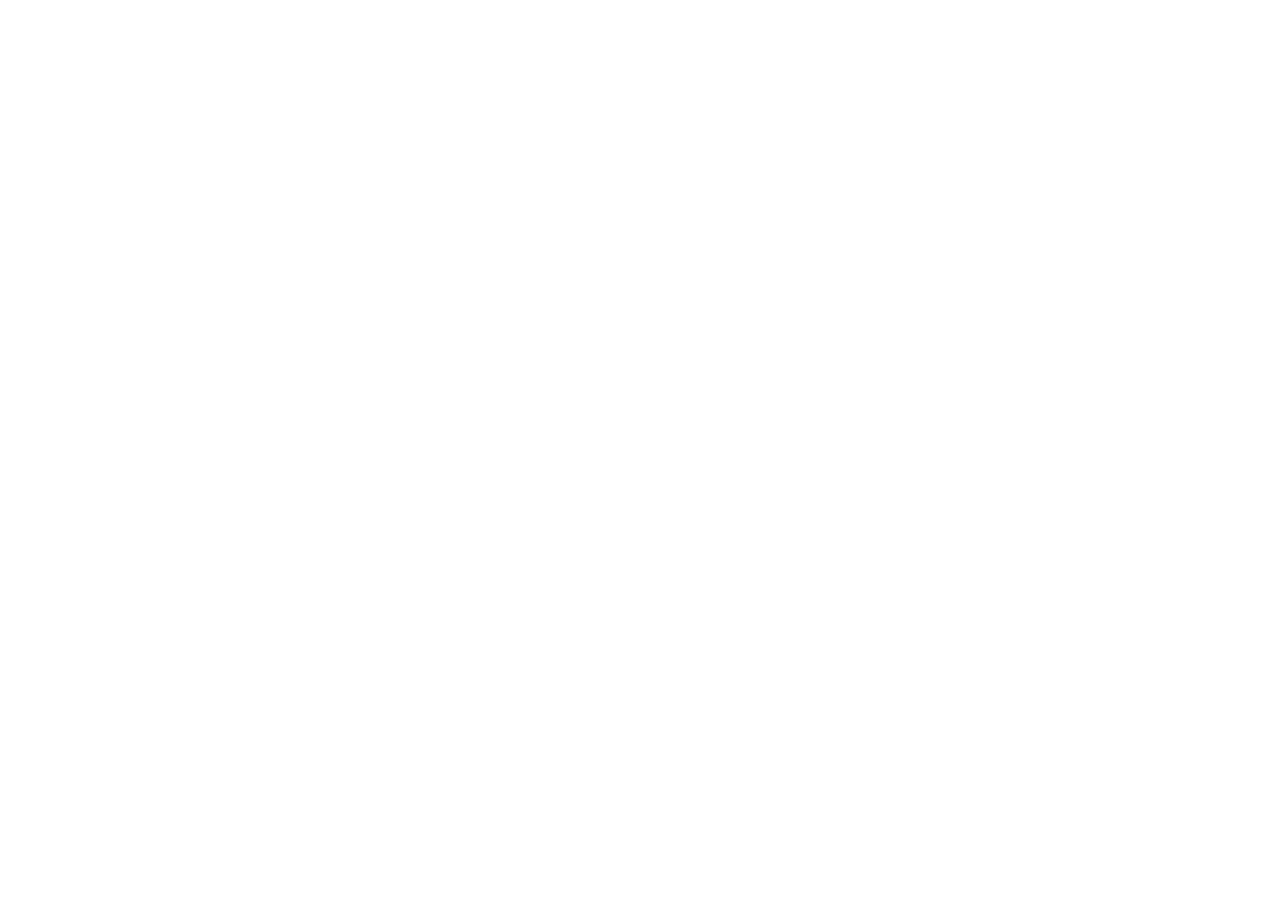
==== index.html @ da45cd67 "项目初始化" ====
<!DOCTYPE html>
<html lang="en">
<head>
    <meta charset="UTF-8">
    <meta name="viewport" content="width=device-width, initial-scale=1.0">
    <title>Document</title>
</head>
<body>
    
</body>
</html>
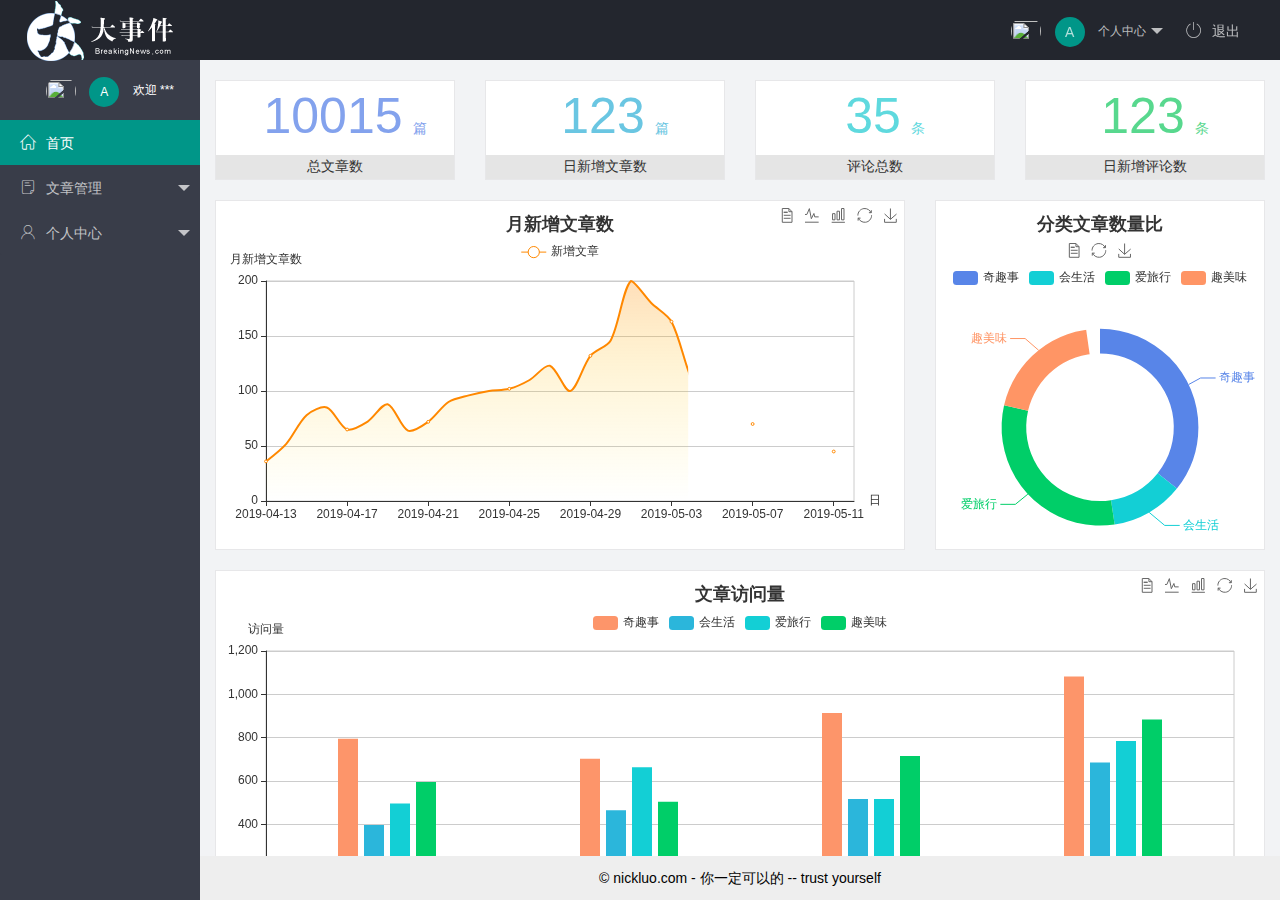
==== commit c2854581: "完成主页功能及退出功能" ====
--- a/index.html
+++ b/index.html
@@ -1,11 +1,83 @@
 <!DOCTYPE html>
-<html lang="en">
+<html>
 <head>
-    <meta charset="UTF-8">
-    <meta name="viewport" content="width=device-width, initial-scale=1.0">
-    <title>Document</title>
+  <meta charset="utf-8">
+  <meta name="viewport" content="width=device-width, initial-scale=1, maximum-scale=1">
+  <title>layout 后台大布局 - Layui</title>
+  <link rel="stylesheet" href="./assets/lib/layui/css/layui.css">
+  <link rel="stylesheet" href="./assets/fonts/iconfont.css">
+  <link rel="stylesheet" href="./assets/css/index.css">
 </head>
-<body>
-    
+<body class="layui-layout-body">
+<div class="layui-layout layui-layout-admin">
+  <div class="layui-header">
+    <div class="layui-logo">
+        <img src="./assets/images/logo.png" alt="">
+    </div>
+    <!-- 头部区域（可配合layui已有的水平导航） -->
+    <ul class="layui-nav layui-layout-right">
+      <li class="layui-nav-item">
+        <a href="javascript:;" class="user_avator">
+          <img src="http://t.cn/RCzsdCq" class="layui-nav-img">
+          <span class="text_avator"> A</span>
+          个人中心
+        </a>
+        <dl class="layui-nav-child">
+          <dd><a href="">基本资料</a></dd>
+          <dd><a href="">更换头像</a></dd>
+          <dd><a href="">重置密码</a></dd>
+        </dl>
+      </li>
+      <li class="layui-nav-item"><a href="javascript:;" id="logout">
+        <span class="iconfont icon-tuichu"></span>退出</a></li>
+    </ul>
+  </div>
+  
+  <div class="layui-side layui-bg-black">
+    <div class="layui-side-scroll">
+        <div class="user_avator">
+            <img src="http://t.cn/RCzsdCq" class="layui-nav-img">
+            <span class="text_avator"> A</span>
+            <span class="welcom">欢迎  ***</span>
+    </div>
+      <!-- 左侧导航区域（可配合layui已有的垂直导航） -->
+      <ul class="layui-nav layui-nav-tree"  lay-shrink="all">
+        <li class="layui-nav-item layui-nav-itemed layui-this"><a href="/home/dashboard.html" target="fm">
+            <span class="iconfont icon-home"></span>首页</a></li>
+        <li class="layui-nav-item">
+          <a class="" href="javascript:;"><span class="iconfont icon-16"></span>文章管理</a>
+          <dl class="layui-nav-child">
+            <dd><a href="javascript:;"><i class="layui-icon layui-icon-face-smile"></i>   文章类别</a></dd>
+            <dd><a href="javascript:;"><i class="layui-icon layui-icon-face-smile"></i>   文章列表</a></dd>
+            <dd><a href="javascript:;"><i class="layui-icon layui-icon-face-smile"></i>   发布文章</a></dd>
+          </dl>
+        </li>
+        <li class="layui-nav-item">
+          <a href="javascript:;"><span class="iconfont icon-user"></span>个人中心</a>
+          <dl class="layui-nav-child">
+            <dd><a href="javascript:;"><i class="layui-icon layui-icon-face-smile"></i>   基本资料</a></dd>
+            <dd><a href="javascript:;"><i class="layui-icon layui-icon-face-smile"></i>   更换头像</a></dd>
+            <dd><a href="javascript:;"><i class="layui-icon layui-icon-face-smile"></i>   重置密码</a></dd>
+          </dl>
+        </li>
+       
+      </ul>
+    </div>
+  </div>
+  
+  <div class="layui-body">
+    <!-- 内容主体区域 -->
+    <iframe src="/home/dashboard.html" frameborder="0" name="fm"></iframe>
+  </div>
+  
+  <div class="layui-footer">
+    <!-- 底部固定区域 -->
+    © nickluo.com - 你一定可以的 -- trust yourself
+  </div>
+</div>
+<script src="./assets/lib/layui/layui.all.js"></script>
+<script src="./assets/lib/jquery.js"></script>
+<script src="./assets/js/baseAPI.js"></script>
+<script src="./assets/js/index.js"></script>
 </body>
 </html>--- a/assets/lib/layui/css/layui.css
+++ b/assets/lib/layui/css/layui.css
@@ -0,0 +1,2 @@
+/** layui-v2.5.5 MIT License By https://www.layui.com */
+ .layui-inline,img{display:inline-block;vertical-align:middle}h1,h2,h3,h4,h5,h6{font-weight:400}.layui-edge,.layui-header,.layui-inline,.layui-main{position:relative}.layui-body,.layui-edge,.layui-elip{overflow:hidden}.layui-btn,.layui-edge,.layui-inline,img{vertical-align:middle}.layui-btn,.layui-disabled,.layui-icon,.layui-unselect{-moz-user-select:none;-webkit-user-select:none;-ms-user-select:none}.layui-elip,.layui-form-checkbox span,.layui-form-pane .layui-form-label{text-overflow:ellipsis;white-space:nowrap}.layui-breadcrumb,.layui-tree-btnGroup{visibility:hidden}blockquote,body,button,dd,div,dl,dt,form,h1,h2,h3,h4,h5,h6,input,li,ol,p,pre,td,textarea,th,ul{margin:0;padding:0;-webkit-tap-highlight-color:rgba(0,0,0,0)}a:active,a:hover{outline:0}img{border:none}li{list-style:none}table{border-collapse:collapse;border-spacing:0}h4,h5,h6{font-size:100%}button,input,optgroup,option,select,textarea{font-family:inherit;font-size:inherit;font-style:inherit;font-weight:inherit;outline:0}pre{white-space:pre-wrap;white-space:-moz-pre-wrap;white-space:-pre-wrap;white-space:-o-pre-wrap;word-wrap:break-word}body{line-height:24px;font:14px Helvetica Neue,Helvetica,PingFang SC,Tahoma,Arial,sans-serif}hr{height:1px;margin:10px 0;border:0;clear:both}a{color:#333;text-decoration:none}a:hover{color:#777}a cite{font-style:normal;*cursor:pointer}.layui-border-box,.layui-border-box *{box-sizing:border-box}.layui-box,.layui-box *{box-sizing:content-box}.layui-clear{clear:both;*zoom:1}.layui-clear:after{content:'\20';clear:both;*zoom:1;display:block;height:0}.layui-inline{*display:inline;*zoom:1}.layui-edge{display:inline-block;width:0;height:0;border-width:6px;border-style:dashed;border-color:transparent}.layui-edge-top{top:-4px;border-bottom-color:#999;border-bottom-style:solid}.layui-edge-right{border-left-color:#999;border-left-style:solid}.layui-edge-bottom{top:2px;border-top-color:#999;border-top-style:solid}.layui-edge-left{border-right-color:#999;border-right-style:solid}.layui-disabled,.layui-disabled:hover{color:#d2d2d2!important;cursor:not-allowed!important}.layui-circle{border-radius:100%}.layui-show{display:block!important}.layui-hide{display:none!important}@font-face{font-family:layui-icon;src:url(../font/iconfont.eot?v=250);src:url(../font/iconfont.eot?v=250#iefix) format('embedded-opentype'),url(../font/iconfont.woff2?v=250) format('woff2'),url(../font/iconfont.woff?v=250) format('woff'),url(../font/iconfont.ttf?v=250) format('truetype'),url(../font/iconfont.svg?v=250#layui-icon) format('svg')}.layui-icon{font-family:layui-icon!important;font-size:16px;font-style:normal;-webkit-font-smoothing:antialiased;-moz-osx-font-smoothing:grayscale}.layui-icon-reply-fill:before{content:"\e611"}.layui-icon-set-fill:before{content:"\e614"}.layui-icon-menu-fill:before{content:"\e60f"}.layui-icon-search:before{content:"\e615"}.layui-icon-share:before{content:"\e641"}.layui-icon-set-sm:before{content:"\e620"}.layui-icon-engine:before{content:"\e628"}.layui-icon-close:before{content:"\1006"}.layui-icon-close-fill:before{content:"\1007"}.layui-icon-chart-screen:before{content:"\e629"}.layui-icon-star:before{content:"\e600"}.layui-icon-circle-dot:before{content:"\e617"}.layui-icon-chat:before{content:"\e606"}.layui-icon-release:before{content:"\e609"}.layui-icon-list:before{content:"\e60a"}.layui-icon-chart:before{content:"\e62c"}.layui-icon-ok-circle:before{content:"\1005"}.layui-icon-layim-theme:before{content:"\e61b"}.layui-icon-table:before{content:"\e62d"}.layui-icon-right:before{content:"\e602"}.layui-icon-left:before{content:"\e603"}.layui-icon-cart-simple:before{content:"\e698"}.layui-icon-face-cry:before{content:"\e69c"}.layui-icon-face-smile:before{content:"\e6af"}.layui-icon-survey:before{content:"\e6b2"}.layui-icon-tree:before{content:"\e62e"}.layui-icon-upload-circle:before{content:"\e62f"}.layui-icon-add-circle:before{content:"\e61f"}.layui-icon-download-circle:before{content:"\e601"}.layui-icon-templeate-1:before{content:"\e630"}.layui-icon-util:before{content:"\e631"}.layui-icon-face-surprised:before{content:"\e664"}.layui-icon-edit:before{content:"\e642"}.layui-icon-speaker:before{content:"\e645"}.layui-icon-down:before{content:"\e61a"}.layui-icon-file:before{content:"\e621"}.layui-icon-layouts:before{content:"\e632"}.layui-icon-rate-half:before{content:"\e6c9"}.layui-icon-add-circle-fine:before{content:"\e608"}.layui-icon-prev-circle:before{content:"\e633"}.layui-icon-read:before{content:"\e705"}.layui-icon-404:before{content:"\e61c"}.layui-icon-carousel:before{content:"\e634"}.layui-icon-help:before{content:"\e607"}.layui-icon-code-circle:before{content:"\e635"}.layui-icon-water:before{content:"\e636"}.layui-icon-username:before{content:"\e66f"}.layui-icon-find-fill:before{content:"\e670"}.layui-icon-about:before{content:"\e60b"}.layui-icon-location:before{content:"\e715"}.layui-icon-up:before{content:"\e619"}.layui-icon-pause:before{content:"\e651"}.layui-icon-date:before{content:"\e637"}.layui-icon-layim-uploadfile:before{content:"\e61d"}.layui-icon-delete:before{content:"\e640"}.layui-icon-play:before{content:"\e652"}.layui-icon-top:before{content:"\e604"}.layui-icon-friends:before{content:"\e612"}.layui-icon-refresh-3:before{content:"\e9aa"}.layui-icon-ok:before{content:"\e605"}.layui-icon-layer:before{content:"\e638"}.layui-icon-face-smile-fine:before{content:"\e60c"}.layui-icon-dollar:before{content:"\e659"}.layui-icon-group:before{content:"\e613"}.layui-icon-layim-download:before{content:"\e61e"}.layui-icon-picture-fine:before{content:"\e60d"}.layui-icon-link:before{content:"\e64c"}.layui-icon-diamond:before{content:"\e735"}.layui-icon-log:before{content:"\e60e"}.layui-icon-rate-solid:before{content:"\e67a"}.layui-icon-fonts-del:before{content:"\e64f"}.layui-icon-unlink:before{content:"\e64d"}.layui-icon-fonts-clear:before{content:"\e639"}.layui-icon-triangle-r:before{content:"\e623"}.layui-icon-circle:before{content:"\e63f"}.layui-icon-radio:before{content:"\e643"}.layui-icon-align-center:before{content:"\e647"}.layui-icon-align-right:before{content:"\e648"}.layui-icon-align-left:before{content:"\e649"}.layui-icon-loading-1:before{content:"\e63e"}.layui-icon-return:before{content:"\e65c"}.layui-icon-fonts-strong:before{content:"\e62b"}.layui-icon-upload:before{content:"\e67c"}.layui-icon-dialogue:before{content:"\e63a"}.layui-icon-video:before{content:"\e6ed"}.layui-icon-headset:before{content:"\e6fc"}.layui-icon-cellphone-fine:before{content:"\e63b"}.layui-icon-add-1:before{content:"\e654"}.layui-icon-face-smile-b:before{content:"\e650"}.layui-icon-fonts-html:before{content:"\e64b"}.layui-icon-form:before{content:"\e63c"}.layui-icon-cart:before{content:"\e657"}.layui-icon-camera-fill:before{content:"\e65d"}.layui-icon-tabs:before{content:"\e62a"}.layui-icon-fonts-code:before{content:"\e64e"}.layui-icon-fire:before{content:"\e756"}.layui-icon-set:before{content:"\e716"}.layui-icon-fonts-u:before{content:"\e646"}.layui-icon-triangle-d:before{content:"\e625"}.layui-icon-tips:before{content:"\e702"}.layui-icon-picture:before{content:"\e64a"}.layui-icon-more-vertical:before{content:"\e671"}.layui-icon-flag:before{content:"\e66c"}.layui-icon-loading:before{content:"\e63d"}.layui-icon-fonts-i:before{content:"\e644"}.layui-icon-refresh-1:before{content:"\e666"}.layui-icon-rmb:before{content:"\e65e"}.layui-icon-home:before{content:"\e68e"}.layui-icon-user:before{content:"\e770"}.layui-icon-notice:before{content:"\e667"}.layui-icon-login-weibo:before{content:"\e675"}.layui-icon-voice:before{content:"\e688"}.layui-icon-upload-drag:before{content:"\e681"}.layui-icon-login-qq:before{content:"\e676"}.layui-icon-snowflake:before{content:"\e6b1"}.layui-icon-file-b:before{content:"\e655"}.layui-icon-template:before{content:"\e663"}.layui-icon-auz:before{content:"\e672"}.layui-icon-console:before{content:"\e665"}.layui-icon-app:before{content:"\e653"}.layui-icon-prev:before{content:"\e65a"}.layui-icon-website:before{content:"\e7ae"}.layui-icon-next:before{content:"\e65b"}.layui-icon-component:before{content:"\e857"}.layui-icon-more:before{content:"\e65f"}.layui-icon-login-wechat:before{content:"\e677"}.layui-icon-shrink-right:before{content:"\e668"}.layui-icon-spread-left:before{content:"\e66b"}.layui-icon-camera:before{content:"\e660"}.layui-icon-note:before{content:"\e66e"}.layui-icon-refresh:before{content:"\e669"}.layui-icon-female:before{content:"\e661"}.layui-icon-male:before{content:"\e662"}.layui-icon-password:before{content:"\e673"}.layui-icon-senior:before{content:"\e674"}.layui-icon-theme:before{content:"\e66a"}.layui-icon-tread:before{content:"\e6c5"}.layui-icon-praise:before{content:"\e6c6"}.layui-icon-star-fill:before{content:"\e658"}.layui-icon-rate:before{content:"\e67b"}.layui-icon-template-1:before{content:"\e656"}.layui-icon-vercode:before{content:"\e679"}.layui-icon-cellphone:before{content:"\e678"}.layui-icon-screen-full:before{content:"\e622"}.layui-icon-screen-restore:before{content:"\e758"}.layui-icon-cols:before{content:"\e610"}.layui-icon-export:before{content:"\e67d"}.layui-icon-print:before{content:"\e66d"}.layui-icon-slider:before{content:"\e714"}.layui-icon-addition:before{content:"\e624"}.layui-icon-subtraction:before{content:"\e67e"}.layui-icon-service:before{content:"\e626"}.layui-icon-transfer:before{content:"\e691"}.layui-main{width:1140px;margin:0 auto}.layui-header{z-index:1000;height:60px}.layui-header a:hover{transition:all .5s;-webkit-transition:all .5s}.layui-side{position:fixed;left:0;top:0;bottom:0;z-index:999;width:200px;overflow-x:hidden}.layui-side-scroll{position:relative;width:220px;height:100%;overflow-x:hidden}.layui-body{position:absolute;left:200px;right:0;top:0;bottom:0;z-index:998;width:auto;overflow-y:auto;box-sizing:border-box}.layui-layout-body{overflow:hidden}.layui-layout-admin .layui-header{background-color:#23262E}.layui-layout-admin .layui-side{top:60px;width:200px;overflow-x:hidden}.layui-layout-admin .layui-body{position:fixed;top:60px;bottom:44px}.layui-layout-admin .layui-main{width:auto;margin:0 15px}.layui-layout-admin .layui-footer{position:fixed;left:200px;right:0;bottom:0;height:44px;line-height:44px;padding:0 15px;background-color:#eee}.layui-layout-admin .layui-logo{position:absolute;left:0;top:0;width:200px;height:100%;line-height:60px;text-align:center;color:#009688;font-size:16px}.layui-layout-admin .layui-header .layui-nav{background:0 0}.layui-layout-left{position:absolute!important;left:200px;top:0}.layui-layout-right{position:absolute!important;right:0;top:0}.layui-container{position:relative;margin:0 auto;padding:0 15px;box-sizing:border-box}.layui-fluid{position:relative;margin:0 auto;padding:0 15px}.layui-row:after,.layui-row:before{content:'';display:block;clear:both}.layui-col-lg1,.layui-col-lg10,.layui-col-lg11,.layui-col-lg12,.layui-col-lg2,.layui-col-lg3,.layui-col-lg4,.layui-col-lg5,.layui-col-lg6,.layui-col-lg7,.layui-col-lg8,.layui-col-lg9,.layui-col-md1,.layui-col-md10,.layui-col-md11,.layui-col-md12,.layui-col-md2,.layui-col-md3,.layui-col-md4,.layui-col-md5,.layui-col-md6,.layui-col-md7,.layui-col-md8,.layui-col-md9,.layui-col-sm1,.layui-col-sm10,.layui-col-sm11,.layui-col-sm12,.layui-col-sm2,.layui-col-sm3,.layui-col-sm4,.layui-col-sm5,.layui-col-sm6,.layui-col-sm7,.layui-col-sm8,.layui-col-sm9,.layui-col-xs1,.layui-col-xs10,.layui-col-xs11,.layui-col-xs12,.layui-col-xs2,.layui-col-xs3,.layui-col-xs4,.layui-col-xs5,.layui-col-xs6,.layui-col-xs7,.layui-col-xs8,.layui-col-xs9{position:relative;display:block;box-sizing:border-box}.layui-col-xs1,.layui-col-xs10,.layui-col-xs11,.layui-col-xs12,.layui-col-xs2,.layui-col-xs3,.layui-col-xs4,.layui-col-xs5,.layui-col-xs6,.layui-col-xs7,.layui-col-xs8,.layui-col-xs9{float:left}.layui-col-xs1{width:8.33333333%}.layui-col-xs2{width:16.66666667%}.layui-col-xs3{width:25%}.layui-col-xs4{width:33.33333333%}.layui-col-xs5{width:41.66666667%}.layui-col-xs6{width:50%}.layui-col-xs7{width:58.33333333%}.layui-col-xs8{width:66.66666667%}.layui-col-xs9{width:75%}.layui-col-xs10{width:83.33333333%}.layui-col-xs11{width:91.66666667%}.layui-col-xs12{width:100%}.layui-col-xs-offset1{margin-left:8.33333333%}.layui-col-xs-offset2{margin-left:16.66666667%}.layui-col-xs-offset3{margin-left:25%}.layui-col-xs-offset4{margin-left:33.33333333%}.layui-col-xs-offset5{margin-left:41.66666667%}.layui-col-xs-offset6{margin-left:50%}.layui-col-xs-offset7{margin-left:58.33333333%}.layui-col-xs-offset8{margin-left:66.66666667%}.layui-col-xs-offset9{margin-left:75%}.layui-col-xs-offset10{margin-left:83.33333333%}.layui-col-xs-offset11{margin-left:91.66666667%}.layui-col-xs-offset12{margin-left:100%}@media screen and (max-width:768px){.layui-hide-xs{display:none!important}.layui-show-xs-block{display:block!important}.layui-show-xs-inline{display:inline!important}.layui-show-xs-inline-block{display:inline-block!important}}@media screen and (min-width:768px){.layui-container{width:750px}.layui-hide-sm{display:none!important}.layui-show-sm-block{display:block!important}.layui-show-sm-inline{display:inline!important}.layui-show-sm-inline-block{display:inline-block!important}.layui-col-sm1,.layui-col-sm10,.layui-col-sm11,.layui-col-sm12,.layui-col-sm2,.layui-col-sm3,.layui-col-sm4,.layui-col-sm5,.layui-col-sm6,.layui-col-sm7,.layui-col-sm8,.layui-col-sm9{float:left}.layui-col-sm1{width:8.33333333%}.layui-col-sm2{width:16.66666667%}.layui-col-sm3{width:25%}.layui-col-sm4{width:33.33333333%}.layui-col-sm5{width:41.66666667%}.layui-col-sm6{width:50%}.layui-col-sm7{width:58.33333333%}.layui-col-sm8{width:66.66666667%}.layui-col-sm9{width:75%}.layui-col-sm10{width:83.33333333%}.layui-col-sm11{width:91.66666667%}.layui-col-sm12{width:100%}.layui-col-sm-offset1{margin-left:8.33333333%}.layui-col-sm-offset2{margin-left:16.66666667%}.layui-col-sm-offset3{margin-left:25%}.layui-col-sm-offset4{margin-left:33.33333333%}.layui-col-sm-offset5{margin-left:41.66666667%}.layui-col-sm-offset6{margin-left:50%}.layui-col-sm-offset7{margin-left:58.33333333%}.layui-col-sm-offset8{margin-left:66.66666667%}.layui-col-sm-offset9{margin-left:75%}.layui-col-sm-offset10{margin-left:83.33333333%}.layui-col-sm-offset11{margin-left:91.66666667%}.layui-col-sm-offset12{margin-left:100%}}@media screen and (min-width:992px){.layui-container{width:970px}.layui-hide-md{display:none!important}.layui-show-md-block{display:block!important}.layui-show-md-inline{display:inline!important}.layui-show-md-inline-block{display:inline-block!important}.layui-col-md1,.layui-col-md10,.layui-col-md11,.layui-col-md12,.layui-col-md2,.layui-col-md3,.layui-col-md4,.layui-col-md5,.layui-col-md6,.layui-col-md7,.layui-col-md8,.layui-col-md9{float:left}.layui-col-md1{width:8.33333333%}.layui-col-md2{width:16.66666667%}.layui-col-md3{width:25%}.layui-col-md4{width:33.33333333%}.layui-col-md5{width:41.66666667%}.layui-col-md6{width:50%}.layui-col-md7{width:58.33333333%}.layui-col-md8{width:66.66666667%}.layui-col-md9{width:75%}.layui-col-md10{width:83.33333333%}.layui-col-md11{width:91.66666667%}.layui-col-md12{width:100%}.layui-col-md-offset1{margin-left:8.33333333%}.layui-col-md-offset2{margin-left:16.66666667%}.layui-col-md-offset3{margin-left:25%}.layui-col-md-offset4{margin-left:33.33333333%}.layui-col-md-offset5{margin-left:41.66666667%}.layui-col-md-offset6{margin-left:50%}.layui-col-md-offset7{margin-left:58.33333333%}.layui-col-md-offset8{margin-left:66.66666667%}.layui-col-md-offset9{margin-left:75%}.layui-col-md-offset10{margin-left:83.33333333%}.layui-col-md-offset11{margin-left:91.66666667%}.layui-col-md-offset12{margin-left:100%}}@media screen and (min-width:1200px){.layui-container{width:1170px}.layui-hide-lg{display:none!important}.layui-show-lg-block{display:block!important}.layui-show-lg-inline{display:inline!important}.layui-show-lg-inline-block{display:inline-block!important}.layui-col-lg1,.layui-col-lg10,.layui-col-lg11,.layui-col-lg12,.layui-col-lg2,.layui-col-lg3,.layui-col-lg4,.layui-col-lg5,.layui-col-lg6,.layui-col-lg7,.layui-col-lg8,.layui-col-lg9{float:left}.layui-col-lg1{width:8.33333333%}.layui-col-lg2{width:16.66666667%}.layui-col-lg3{width:25%}.layui-col-lg4{width:33.33333333%}.layui-col-lg5{width:41.66666667%}.layui-col-lg6{width:50%}.layui-col-lg7{width:58.33333333%}.layui-col-lg8{width:66.66666667%}.layui-col-lg9{width:75%}.layui-col-lg10{width:83.33333333%}.layui-col-lg11{width:91.66666667%}.layui-col-lg12{width:100%}.layui-col-lg-offset1{margin-left:8.33333333%}.layui-col-lg-offset2{margin-left:16.66666667%}.layui-col-lg-offset3{margin-left:25%}.layui-col-lg-offset4{margin-left:33.33333333%}.layui-col-lg-offset5{margin-left:41.66666667%}.layui-col-lg-offset6{margin-left:50%}.layui-col-lg-offset7{margin-left:58.33333333%}.layui-col-lg-offset8{margin-left:66.66666667%}.layui-col-lg-offset9{margin-left:75%}.layui-col-lg-offset10{margin-left:83.33333333%}.layui-col-lg-offset11{margin-left:91.66666667%}.layui-col-lg-offset12{margin-left:100%}}.layui-col-space1{margin:-.5px}.layui-col-space1>*{padding:.5px}.layui-col-space3{margin:-1.5px}.layui-col-space3>*{padding:1.5px}.layui-col-space5{margin:-2.5px}.layui-col-space5>*{padding:2.5px}.layui-col-space8{margin:-3.5px}.layui-col-space8>*{padding:3.5px}.layui-col-space10{margin:-5px}.layui-col-space10>*{padding:5px}.layui-col-space12{margin:-6px}.layui-col-space12>*{padding:6px}.layui-col-space15{margin:-7.5px}.layui-col-space15>*{padding:7.5px}.layui-col-space18{margin:-9px}.layui-col-space18>*{padding:9px}.layui-col-space20{margin:-10px}.layui-col-space20>*{padding:10px}.layui-col-space22{margin:-11px}.layui-col-space22>*{padding:11px}.layui-col-space25{margin:-12.5px}.layui-col-space25>*{padding:12.5px}.layui-col-space30{margin:-15px}.layui-col-space30>*{padding:15px}.layui-btn,.layui-input,.layui-select,.layui-textarea,.layui-upload-button{outline:0;-webkit-appearance:none;transition:all .3s;-webkit-transition:all .3s;box-sizing:border-box}.layui-elem-quote{margin-bottom:10px;padding:15px;line-height:22px;border-left:5px solid #009688;border-radius:0 2px 2px 0;background-color:#f2f2f2}.layui-quote-nm{border-style:solid;border-width:1px 1px 1px 5px;background:0 0}.layui-elem-field{margin-bottom:10px;padding:0;border-width:1px;border-style:solid}.layui-elem-field legend{margin-left:20px;padding:0 10px;font-size:20px;font-weight:300}.layui-field-title{margin:10px 0 20px;border-width:1px 0 0}.layui-field-box{padding:10px 15px}.layui-field-title .layui-field-box{padding:10px 0}.layui-progress{position:relative;height:6px;border-radius:20px;background-color:#e2e2e2}.layui-progress-bar{position:absolute;left:0;top:0;width:0;max-width:100%;height:6px;border-radius:20px;text-align:right;background-color:#5FB878;transition:all .3s;-webkit-transition:all .3s}.layui-progress-big,.layui-progress-big .layui-progress-bar{height:18px;line-height:18px}.layui-progress-text{position:relative;top:-20px;line-height:18px;font-size:12px;color:#666}.layui-progress-big .layui-progress-text{position:static;padding:0 10px;color:#fff}.layui-collapse{border-width:1px;border-style:solid;border-radius:2px}.layui-colla-content,.layui-colla-item{border-top-width:1px;border-top-style:solid}.layui-colla-item:first-child{border-top:none}.layui-colla-title{position:relative;height:42px;line-height:42px;padding:0 15px 0 35px;color:#333;background-color:#f2f2f2;cursor:pointer;font-size:14px;overflow:hidden}.layui-colla-content{display:none;padding:10px 15px;line-height:22px;color:#666}.layui-colla-icon{position:absolute;left:15px;top:0;font-size:14px}.layui-card{margin-bottom:15px;border-radius:2px;background-color:#fff;box-shadow:0 1px 2px 0 rgba(0,0,0,.05)}.layui-card:last-child{margin-bottom:0}.layui-card-header{position:relative;height:42px;line-height:42px;padding:0 15px;border-bottom:1px solid #f6f6f6;color:#333;border-radius:2px 2px 0 0;font-size:14px}.layui-bg-black,.layui-bg-blue,.layui-bg-cyan,.layui-bg-green,.layui-bg-orange,.layui-bg-red{color:#fff!important}.layui-card-body{position:relative;padding:10px 15px;line-height:24px}.layui-card-body[pad15]{padding:15px}.layui-card-body[pad20]{padding:20px}.layui-card-body .layui-table{margin:5px 0}.layui-card .layui-tab{margin:0}.layui-panel-window{position:relative;padding:15px;border-radius:0;border-top:5px solid #E6E6E6;background-color:#fff}.layui-auxiliar-moving{position:fixed;left:0;right:0;top:0;bottom:0;width:100%;height:100%;background:0 0;z-index:9999999999}.layui-form-label,.layui-form-mid,.layui-form-select,.layui-input-block,.layui-input-inline,.layui-textarea{position:relative}.layui-bg-red{background-color:#FF5722!important}.layui-bg-orange{background-color:#FFB800!important}.layui-bg-green{background-color:#009688!important}.layui-bg-cyan{background-color:#2F4056!important}.layui-bg-blue{background-color:#1E9FFF!important}.layui-bg-black{background-color:#393D49!important}.layui-bg-gray{background-color:#eee!important;color:#666!important}.layui-badge-rim,.layui-colla-content,.layui-colla-item,.layui-collapse,.layui-elem-field,.layui-form-pane .layui-form-item[pane],.layui-form-pane .layui-form-label,.layui-input,.layui-layedit,.layui-layedit-tool,.layui-quote-nm,.layui-select,.layui-tab-bar,.layui-tab-card,.layui-tab-title,.layui-tab-title .layui-this:after,.layui-textarea{border-color:#e6e6e6}.layui-timeline-item:before,hr{background-color:#e6e6e6}.layui-text{line-height:22px;font-size:14px;color:#666}.layui-text h1,.layui-text h2,.layui-text h3{font-weight:500;color:#333}.layui-text h1{font-size:30px}.layui-text h2{font-size:24px}.layui-text h3{font-size:18px}.layui-text a:not(.layui-btn){color:#01AAED}.layui-text a:not(.layui-btn):hover{text-decoration:underline}.layui-text ul{padding:5px 0 5px 15px}.layui-text ul li{margin-top:5px;list-style-type:disc}.layui-text em,.layui-word-aux{color:#999!important;padding:0 5px!important}.layui-btn{display:inline-block;height:38px;line-height:38px;padding:0 18px;background-color:#009688;color:#fff;white-space:nowrap;text-align:center;font-size:14px;border:none;border-radius:2px;cursor:pointer}.layui-btn:hover{opacity:.8;filter:alpha(opacity=80);color:#fff}.layui-btn:active{opacity:1;filter:alpha(opacity=100)}.layui-btn+.layui-btn{margin-left:10px}.layui-btn-container{font-size:0}.layui-btn-container .layui-btn{margin-right:10px;margin-bottom:10px}.layui-btn-container .layui-btn+.layui-btn{margin-left:0}.layui-table .layui-btn-container .layui-btn{margin-bottom:9px}.layui-btn-radius{border-radius:100px}.layui-btn .layui-icon{margin-right:3px;font-size:18px;vertical-align:bottom;vertical-align:middle\9}.layui-btn-primary{border:1px solid #C9C9C9;background-color:#fff;color:#555}.layui-btn-primary:hover{border-color:#009688;color:#333}.layui-btn-normal{background-color:#1E9FFF}.layui-btn-warm{background-color:#FFB800}.layui-btn-danger{background-color:#FF5722}.layui-btn-checked{background-color:#5FB878}.layui-btn-disabled,.layui-btn-disabled:active,.layui-btn-disabled:hover{border:1px solid #e6e6e6;background-color:#FBFBFB;color:#C9C9C9;cursor:not-allowed;opacity:1}.layui-btn-lg{height:44px;line-height:44px;padding:0 25px;font-size:16px}.layui-btn-sm{height:30px;line-height:30px;padding:0 10px;font-size:12px}.layui-btn-sm i{font-size:16px!important}.layui-btn-xs{height:22px;line-height:22px;padding:0 5px;font-size:12px}.layui-btn-xs i{font-size:14px!important}.layui-btn-group{display:inline-block;vertical-align:middle;font-size:0}.layui-btn-group .layui-btn{margin-left:0!important;margin-right:0!important;border-left:1px solid rgba(255,255,255,.5);border-radius:0}.layui-btn-group .layui-btn-primary{border-left:none}.layui-btn-group .layui-btn-primary:hover{border-color:#C9C9C9;color:#009688}.layui-btn-group .layui-btn:first-child{border-left:none;border-radius:2px 0 0 2px}.layui-btn-group .layui-btn-primary:first-child{border-left:1px solid #c9c9c9}.layui-btn-group .layui-btn:last-child{border-radius:0 2px 2px 0}.layui-btn-group .layui-btn+.layui-btn{margin-left:0}.layui-btn-group+.layui-btn-group{margin-left:10px}.layui-btn-fluid{width:100%}.layui-input,.layui-select,.layui-textarea{height:38px;line-height:1.3;line-height:38px\9;border-width:1px;border-style:solid;background-color:#fff;border-radius:2px}.layui-input::-webkit-input-placeholder,.layui-select::-webkit-input-placeholder,.layui-textarea::-webkit-input-placeholder{line-height:1.3}.layui-input,.layui-textarea{display:block;width:100%;padding-left:10px}.layui-input:hover,.layui-textarea:hover{border-color:#D2D2D2!important}.layui-input:focus,.layui-textarea:focus{border-color:#C9C9C9!important}.layui-textarea{min-height:100px;height:auto;line-height:20px;padding:6px 10px;resize:vertical}.layui-select{padding:0 10px}.layui-form input[type=checkbox],.layui-form input[type=radio],.layui-form select{display:none}.layui-form [lay-ignore]{display:initial}.layui-form-item{margin-bottom:15px;clear:both;*zoom:1}.layui-form-item:after{content:'\20';clear:both;*zoom:1;display:block;height:0}.layui-form-label{float:left;display:block;padding:9px 15px;width:80px;font-weight:400;line-height:20px;text-align:right}.layui-form-label-col{display:block;float:none;padding:9px 0;line-height:20px;text-align:left}.layui-form-item .layui-inline{margin-bottom:5px;margin-right:10px}.layui-input-block{margin-left:110px;min-height:36px}.layui-input-inline{display:inline-block;vertical-align:middle}.layui-form-item .layui-input-inline{float:left;width:190px;margin-right:10px}.layui-form-text .layui-input-inline{width:auto}.layui-form-mid{float:left;display:block;padding:9px 0!important;line-height:20px;margin-right:10px}.layui-form-danger+.layui-form-select .layui-input,.layui-form-danger:focus{border-color:#FF5722!important}.layui-form-select .layui-input{padding-right:30px;cursor:pointer}.layui-form-select .layui-edge{position:absolute;right:10px;top:50%;margin-top:-3px;cursor:pointer;border-width:6px;border-top-color:#c2c2c2;border-top-style:solid;transition:all .3s;-webkit-transition:all .3s}.layui-form-select dl{display:none;position:absolute;left:0;top:42px;padding:5px 0;z-index:899;min-width:100%;border:1px solid #d2d2d2;max-height:300px;overflow-y:auto;background-color:#fff;border-radius:2px;box-shadow:0 2px 4px rgba(0,0,0,.12);box-sizing:border-box}.layui-form-select dl dd,.layui-form-select dl dt{padding:0 10px;line-height:36px;white-space:nowrap;overflow:hidden;text-overflow:ellipsis}.layui-form-select dl dt{font-size:12px;color:#999}.layui-form-select dl dd{cursor:pointer}.layui-form-select dl dd:hover{background-color:#f2f2f2;-webkit-transition:.5s all;transition:.5s all}.layui-form-select .layui-select-group dd{padding-left:20px}.layui-form-select dl dd.layui-select-tips{padding-left:10px!important;color:#999}.layui-form-select dl dd.layui-this{background-color:#5FB878;color:#fff}.layui-form-checkbox,.layui-form-select dl dd.layui-disabled{background-color:#fff}.layui-form-selected dl{display:block}.layui-form-checkbox,.layui-form-checkbox *,.layui-form-switch{display:inline-block;vertical-align:middle}.layui-form-selected .layui-edge{margin-top:-9px;-webkit-transform:rotate(180deg);transform:rotate(180deg);margin-top:-3px\9}:root .layui-form-selected .layui-edge{margin-top:-9px\0/IE9}.layui-form-selectup dl{top:auto;bottom:42px}.layui-select-none{margin:5px 0;text-align:center;color:#999}.layui-select-disabled .layui-disabled{border-color:#eee!important}.layui-select-disabled .layui-edge{border-top-color:#d2d2d2}.layui-form-checkbox{position:relative;height:30px;line-height:30px;margin-right:10px;padding-right:30px;cursor:pointer;font-size:0;-webkit-transition:.1s linear;transition:.1s linear;box-sizing:border-box}.layui-form-checkbox span{padding:0 10px;height:100%;font-size:14px;border-radius:2px 0 0 2px;background-color:#d2d2d2;color:#fff;overflow:hidden}.layui-form-checkbox:hover span{background-color:#c2c2c2}.layui-form-checkbox i{position:absolute;right:0;top:0;width:30px;height:28px;border:1px solid #d2d2d2;border-left:none;border-radius:0 2px 2px 0;color:#fff;font-size:20px;text-align:center}.layui-form-checkbox:hover i{border-color:#c2c2c2;color:#c2c2c2}.layui-form-checked,.layui-form-checked:hover{border-color:#5FB878}.layui-form-checked span,.layui-form-checked:hover span{background-color:#5FB878}.layui-form-checked i,.layui-form-checked:hover i{color:#5FB878}.layui-form-item .layui-form-checkbox{margin-top:4px}.layui-form-checkbox[lay-skin=primary]{height:auto!important;line-height:normal!important;min-width:18px;min-height:18px;border:none!important;margin-right:0;padding-left:28px;padding-right:0;background:0 0}.layui-form-checkbox[lay-skin=primary] span{padding-left:0;padding-right:15px;line-height:18px;background:0 0;color:#666}.layui-form-checkbox[lay-skin=primary] i{right:auto;left:0;width:16px;height:16px;line-height:16px;border:1px solid #d2d2d2;font-size:12px;border-radius:2px;background-color:#fff;-webkit-transition:.1s linear;transition:.1s linear}.layui-form-checkbox[lay-skin=primary]:hover i{border-color:#5FB878;color:#fff}.layui-form-checked[lay-skin=primary] i{border-color:#5FB878!important;background-color:#5FB878;color:#fff}.layui-checkbox-disbaled[lay-skin=primary] span{background:0 0!important;color:#c2c2c2}.layui-checkbox-disbaled[lay-skin=primary]:hover i{border-color:#d2d2d2}.layui-form-item .layui-form-checkbox[lay-skin=primary]{margin-top:10px}.layui-form-switch{position:relative;height:22px;line-height:22px;min-width:35px;padding:0 5px;margin-top:8px;border:1px solid #d2d2d2;border-radius:20px;cursor:pointer;background-color:#fff;-webkit-transition:.1s linear;transition:.1s linear}.layui-form-switch i{position:absolute;left:5px;top:3px;width:16px;height:16px;border-radius:20px;background-color:#d2d2d2;-webkit-transition:.1s linear;transition:.1s linear}.layui-form-switch em{position:relative;top:0;width:25px;margin-left:21px;padding:0!important;text-align:center!important;color:#999!important;font-style:normal!important;font-size:12px}.layui-form-onswitch{border-color:#5FB878;background-color:#5FB878}.layui-checkbox-disbaled,.layui-checkbox-disbaled i{border-color:#e2e2e2!important}.layui-form-onswitch i{left:100%;margin-left:-21px;background-color:#fff}.layui-form-onswitch em{margin-left:5px;margin-right:21px;color:#fff!important}.layui-checkbox-disbaled span{background-color:#e2e2e2!important}.layui-checkbox-disbaled:hover i{color:#fff!important}[lay-radio]{display:none}.layui-form-radio,.layui-form-radio *{display:inline-block;vertical-align:middle}.layui-form-radio{line-height:28px;margin:6px 10px 0 0;padding-right:10px;cursor:pointer;font-size:0}.layui-form-radio *{font-size:14px}.layui-form-radio>i{margin-right:8px;font-size:22px;color:#c2c2c2}.layui-form-radio>i:hover,.layui-form-radioed>i{color:#5FB878}.layui-radio-disbaled>i{color:#e2e2e2!important}.layui-form-pane .layui-form-label{width:110px;padding:8px 15px;height:38px;line-height:20px;border-width:1px;border-style:solid;border-radius:2px 0 0 2px;text-align:center;background-color:#FBFBFB;overflow:hidden;box-sizing:border-box}.layui-form-pane .layui-input-inline{margin-left:-1px}.layui-form-pane .layui-input-block{margin-left:110px;left:-1px}.layui-form-pane .layui-input{border-radius:0 2px 2px 0}.layui-form-pane .layui-form-text .layui-form-label{float:none;width:100%;border-radius:2px;box-sizing:border-box;text-align:left}.layui-form-pane .layui-form-text .layui-input-inline{display:block;margin:0;top:-1px;clear:both}.layui-form-pane .layui-form-text .layui-input-block{margin:0;left:0;top:-1px}.layui-form-pane .layui-form-text .layui-textarea{min-height:100px;border-radius:0 0 2px 2px}.layui-form-pane .layui-form-checkbox{margin:4px 0 4px 10px}.layui-form-pane .layui-form-radio,.layui-form-pane .layui-form-switch{margin-top:6px;margin-left:10px}.layui-form-pane .layui-form-item[pane]{position:relative;border-width:1px;border-style:solid}.layui-form-pane .layui-form-item[pane] .layui-form-label{position:absolute;left:0;top:0;height:100%;border-width:0 1px 0 0}.layui-form-pane .layui-form-item[pane] .layui-input-inline{margin-left:110px}@media screen and (max-width:450px){.layui-form-item .layui-form-label{text-overflow:ellipsis;overflow:hidden;white-space:nowrap}.layui-form-item .layui-inline{display:block;margin-right:0;margin-bottom:20px;clear:both}.layui-form-item .layui-inline:after{content:'\20';clear:both;display:block;height:0}.layui-form-item .layui-input-inline{display:block;float:none;left:-3px;width:auto;margin:0 0 10px 112px}.layui-form-item .layui-input-inline+.layui-form-mid{margin-left:110px;top:-5px;padding:0}.layui-form-item .layui-form-checkbox{margin-right:5px;margin-bottom:5px}}.layui-layedit{border-width:1px;border-style:solid;border-radius:2px}.layui-layedit-tool{padding:3px 5px;border-bottom-width:1px;border-bottom-style:solid;font-size:0}.layedit-tool-fixed{position:fixed;top:0;border-top:1px solid #e2e2e2}.layui-layedit-tool .layedit-tool-mid,.layui-layedit-tool .layui-icon{display:inline-block;vertical-align:middle;text-align:center;font-size:14px}.layui-layedit-tool .layui-icon{position:relative;width:32px;height:30px;line-height:30px;margin:3px 5px;color:#777;cursor:pointer;border-radius:2px}.layui-layedit-tool .layui-icon:hover{color:#393D49}.layui-layedit-tool .layui-icon:active{color:#000}.layui-layedit-tool .layedit-tool-active{background-color:#e2e2e2;color:#000}.layui-layedit-tool .layui-disabled,.layui-layedit-tool .layui-disabled:hover{color:#d2d2d2;cursor:not-allowed}.layui-layedit-tool .layedit-tool-mid{width:1px;height:18px;margin:0 10px;background-color:#d2d2d2}.layedit-tool-html{width:50px!important;font-size:30px!important}.layedit-tool-b,.layedit-tool-code,.layedit-tool-help{font-size:16px!important}.layedit-tool-d,.layedit-tool-face,.layedit-tool-image,.layedit-tool-unlink{font-size:18px!important}.layedit-tool-image input{position:absolute;font-size:0;left:0;top:0;width:100%;height:100%;opacity:.01;filter:Alpha(opacity=1);cursor:pointer}.layui-layedit-iframe iframe{display:block;width:100%}#LAY_layedit_code{overflow:hidden}.layui-laypage{display:inline-block;*display:inline;*zoom:1;vertical-align:middle;margin:10px 0;font-size:0}.layui-laypage>a:first-child,.layui-laypage>a:first-child em{border-radius:2px 0 0 2px}.layui-laypage>a:last-child,.layui-laypage>a:last-child em{border-radius:0 2px 2px 0}.layui-laypage>:first-child{margin-left:0!important}.layui-laypage>:last-child{margin-right:0!important}.layui-laypage a,.layui-laypage button,.layui-laypage input,.layui-laypage select,.layui-laypage span{border:1px solid #e2e2e2}.layui-laypage a,.layui-laypage span{display:inline-block;*display:inline;*zoom:1;vertical-align:middle;padding:0 15px;height:28px;line-height:28px;margin:0 -1px 5px 0;background-color:#fff;color:#333;font-size:12px}.layui-flow-more a *,.layui-laypage input,.layui-table-view select[lay-ignore]{display:inline-block}.layui-laypage a:hover{color:#009688}.layui-laypage em{font-style:normal}.layui-laypage .layui-laypage-spr{color:#999;font-weight:700}.layui-laypage a{text-decoration:none}.layui-laypage .layui-laypage-curr{position:relative}.layui-laypage .layui-laypage-curr em{position:relative;color:#fff}.layui-laypage .layui-laypage-curr .layui-laypage-em{position:absolute;left:-1px;top:-1px;padding:1px;width:100%;height:100%;background-color:#009688}.layui-laypage-em{border-radius:2px}.layui-laypage-next em,.layui-laypage-prev em{font-family:Sim sun;font-size:16px}.layui-laypage .layui-laypage-count,.layui-laypage .layui-laypage-limits,.layui-laypage .layui-laypage-refresh,.layui-laypage .layui-laypage-skip{margin-left:10px;margin-right:10px;padding:0;border:none}.layui-laypage .layui-laypage-limits,.layui-laypage .layui-laypage-refresh{vertical-align:top}.layui-laypage .layui-laypage-refresh i{font-size:18px;cursor:pointer}.layui-laypage select{height:22px;padding:3px;border-radius:2px;cursor:pointer}.layui-laypage .layui-laypage-skip{height:30px;line-height:30px;color:#999}.layui-laypage button,.layui-laypage input{height:30px;line-height:30px;border-radius:2px;vertical-align:top;background-color:#fff;box-sizing:border-box}.layui-laypage input{width:40px;margin:0 10px;padding:0 3px;text-align:center}.layui-laypage input:focus,.layui-laypage select:focus{border-color:#009688!important}.layui-laypage button{margin-left:10px;padding:0 10px;cursor:pointer}.layui-table,.layui-table-view{margin:10px 0}.layui-flow-more{margin:10px 0;text-align:center;color:#999;font-size:14px}.layui-flow-more a{height:32px;line-height:32px}.layui-flow-more a *{vertical-align:top}.layui-flow-more a cite{padding:0 20px;border-radius:3px;background-color:#eee;color:#333;font-style:normal}.layui-flow-more a cite:hover{opacity:.8}.layui-flow-more a i{font-size:30px;color:#737383}.layui-table{width:100%;background-color:#fff;color:#666}.layui-table tr{transition:all .3s;-webkit-transition:all .3s}.layui-table th{text-align:left;font-weight:400}.layui-table tbody tr:hover,.layui-table thead tr,.layui-table-click,.layui-table-header,.layui-table-hover,.layui-table-mend,.layui-table-patch,.layui-table-tool,.layui-table-total,.layui-table-total tr,.layui-table[lay-even] tr:nth-child(even){background-color:#f2f2f2}.layui-table td,.layui-table th,.layui-table-col-set,.layui-table-fixed-r,.layui-table-grid-down,.layui-table-header,.layui-table-page,.layui-table-tips-main,.layui-table-tool,.layui-table-total,.layui-table-view,.layui-table[lay-skin=line],.layui-table[lay-skin=row]{border-width:1px;border-style:solid;border-color:#e6e6e6}.layui-table td,.layui-table th{position:relative;padding:9px 15px;min-height:20px;line-height:20px;font-size:14px}.layui-table[lay-skin=line] td,.layui-table[lay-skin=line] th{border-width:0 0 1px}.layui-table[lay-skin=row] td,.layui-table[lay-skin=row] th{border-width:0 1px 0 0}.layui-table[lay-skin=nob] td,.layui-table[lay-skin=nob] th{border:none}.layui-table img{max-width:100px}.layui-table[lay-size=lg] td,.layui-table[lay-size=lg] th{padding:15px 30px}.layui-table-view .layui-table[lay-size=lg] .layui-table-cell{height:40px;line-height:40px}.layui-table[lay-size=sm] td,.layui-table[lay-size=sm] th{font-size:12px;padding:5px 10px}.layui-table-view .layui-table[lay-size=sm] .layui-table-cell{height:20px;line-height:20px}.layui-table[lay-data]{display:none}.layui-table-box{position:relative;overflow:hidden}.layui-table-view .layui-table{position:relative;width:auto;margin:0}.layui-table-view .layui-table[lay-skin=line]{border-width:0 1px 0 0}.layui-table-view .layui-table[lay-skin=row]{border-width:0 0 1px}.layui-table-view .layui-table td,.layui-table-view .layui-table th{padding:5px 0;border-top:none;border-left:none}.layui-table-view .layui-table th.layui-unselect .layui-table-cell span{cursor:pointer}.layui-table-view .layui-table td{cursor:default}.layui-table-view .layui-table td[data-edit=text]{cursor:text}.layui-table-view .layui-form-checkbox[lay-skin=primary] i{width:18px;height:18px}.layui-table-view .layui-form-radio{line-height:0;padding:0}.layui-table-view .layui-form-radio>i{margin:0;font-size:20px}.layui-table-init{position:absolute;left:0;top:0;width:100%;height:100%;text-align:center;z-index:110}.layui-table-init .layui-icon{position:absolute;left:50%;top:50%;margin:-15px 0 0 -15px;font-size:30px;color:#c2c2c2}.layui-table-header{border-width:0 0 1px;overflow:hidden}.layui-table-header .layui-table{margin-bottom:-1px}.layui-table-tool .layui-inline[lay-event]{position:relative;width:26px;height:26px;padding:5px;line-height:16px;margin-right:10px;text-align:center;color:#333;border:1px solid #ccc;cursor:pointer;-webkit-transition:.5s all;transition:.5s all}.layui-table-tool .layui-inline[lay-event]:hover{border:1px solid #999}.layui-table-tool-temp{padding-right:120px}.layui-table-tool-self{position:absolute;right:17px;top:10px}.layui-table-tool .layui-table-tool-self .layui-inline[lay-event]{margin:0 0 0 10px}.layui-table-tool-panel{position:absolute;top:29px;left:-1px;padding:5px 0;min-width:150px;min-height:40px;border:1px solid #d2d2d2;text-align:left;overflow-y:auto;background-color:#fff;box-shadow:0 2px 4px rgba(0,0,0,.12)}.layui-table-cell,.layui-table-tool-panel li{overflow:hidden;text-overflow:ellipsis;white-space:nowrap}.layui-table-tool-panel li{padding:0 10px;line-height:30px;-webkit-transition:.5s all;transition:.5s all}.layui-table-tool-panel li .layui-form-checkbox[lay-skin=primary]{width:100%;padding-left:28px}.layui-table-tool-panel li:hover{background-color:#f2f2f2}.layui-table-tool-panel li .layui-form-checkbox[lay-skin=primary] i{position:absolute;left:0;top:0}.layui-table-tool-panel li .layui-form-checkbox[lay-skin=primary] span{padding:0}.layui-table-tool .layui-table-tool-self .layui-table-tool-panel{left:auto;right:-1px}.layui-table-col-set{position:absolute;right:0;top:0;width:20px;height:100%;border-width:0 0 0 1px;background-color:#fff}.layui-table-sort{width:10px;height:20px;margin-left:5px;cursor:pointer!important}.layui-table-sort .layui-edge{position:absolute;left:5px;border-width:5px}.layui-table-sort .layui-table-sort-asc{top:3px;border-top:none;border-bottom-style:solid;border-bottom-color:#b2b2b2}.layui-table-sort .layui-table-sort-asc:hover{border-bottom-color:#666}.layui-table-sort .layui-table-sort-desc{bottom:5px;border-bottom:none;border-top-style:solid;border-top-color:#b2b2b2}.layui-table-sort .layui-table-sort-desc:hover{border-top-color:#666}.layui-table-sort[lay-sort=asc] .layui-table-sort-asc{border-bottom-color:#000}.layui-table-sort[lay-sort=desc] .layui-table-sort-desc{border-top-color:#000}.layui-table-cell{height:28px;line-height:28px;padding:0 15px;position:relative;box-sizing:border-box}.layui-table-cell .layui-form-checkbox[lay-skin=primary]{top:-1px;padding:0}.layui-table-cell .layui-table-link{color:#01AAED}.laytable-cell-checkbox,.laytable-cell-numbers,.laytable-cell-radio,.laytable-cell-space{padding:0;text-align:center}.layui-table-body{position:relative;overflow:auto;margin-right:-1px;margin-bottom:-1px}.layui-table-body .layui-none{line-height:26px;padding:15px;text-align:center;color:#999}.layui-table-fixed{position:absolute;left:0;top:0;z-index:101}.layui-table-fixed .layui-table-body{overflow:hidden}.layui-table-fixed-l{box-shadow:0 -1px 8px rgba(0,0,0,.08)}.layui-table-fixed-r{left:auto;right:-1px;border-width:0 0 0 1px;box-shadow:-1px 0 8px rgba(0,0,0,.08)}.layui-table-fixed-r .layui-table-header{position:relative;overflow:visible}.layui-table-mend{position:absolute;right:-49px;top:0;height:100%;width:50px}.layui-table-tool{position:relative;z-index:890;width:100%;min-height:50px;line-height:30px;padding:10px 15px;border-width:0 0 1px}.layui-table-tool .layui-btn-container{margin-bottom:-10px}.layui-table-page,.layui-table-total{border-width:1px 0 0;margin-bottom:-1px;overflow:hidden}.layui-table-page{position:relative;width:100%;padding:7px 7px 0;height:41px;font-size:12px;white-space:nowrap}.layui-table-page>div{height:26px}.layui-table-page .layui-laypage{margin:0}.layui-table-page .layui-laypage a,.layui-table-page .layui-laypage span{height:26px;line-height:26px;margin-bottom:10px;border:none;background:0 0}.layui-table-page .layui-laypage a,.layui-table-page .layui-laypage span.layui-laypage-curr{padding:0 12px}.layui-table-page .layui-laypage span{margin-left:0;padding:0}.layui-table-page .layui-laypage .layui-laypage-prev{margin-left:-7px!important}.layui-table-page .layui-laypage .layui-laypage-curr .layui-laypage-em{left:0;top:0;padding:0}.layui-table-page .layui-laypage button,.layui-table-page .layui-laypage input{height:26px;line-height:26px}.layui-table-page .layui-laypage input{width:40px}.layui-table-page .layui-laypage button{padding:0 10px}.layui-table-page select{height:18px}.layui-table-patch .layui-table-cell{padding:0;width:30px}.layui-table-edit{position:absolute;left:0;top:0;width:100%;height:100%;padding:0 14px 1px;border-radius:0;box-shadow:1px 1px 20px rgba(0,0,0,.15)}.layui-table-edit:focus{border-color:#5FB878!important}select.layui-table-edit{padding:0 0 0 10px;border-color:#C9C9C9}.layui-table-view .layui-form-checkbox,.layui-table-view .layui-form-radio,.layui-table-view .layui-form-switch{top:0;margin:0;box-sizing:content-box}.layui-table-view .layui-form-checkbox{top:-1px;height:26px;line-height:26px}.layui-table-view .layui-form-checkbox i{height:26px}.layui-table-grid .layui-table-cell{overflow:visible}.layui-table-grid-down{position:absolute;top:0;right:0;width:26px;height:100%;padding:5px 0;border-width:0 0 0 1px;text-align:center;background-color:#fff;color:#999;cursor:pointer}.layui-table-grid-down .layui-icon{position:absolute;top:50%;left:50%;margin:-8px 0 0 -8px}.layui-table-grid-down:hover{background-color:#fbfbfb}body .layui-table-tips .layui-layer-content{background:0 0;padding:0;box-shadow:0 1px 6px rgba(0,0,0,.12)}.layui-table-tips-main{margin:-44px 0 0 -1px;max-height:150px;padding:8px 15px;font-size:14px;overflow-y:scroll;background-color:#fff;color:#666}.layui-table-tips-c{position:absolute;right:-3px;top:-13px;width:20px;height:20px;padding:3px;cursor:pointer;background-color:#666;border-radius:50%;color:#fff}.layui-table-tips-c:hover{background-color:#777}.layui-table-tips-c:before{position:relative;right:-2px}.layui-upload-file{display:none!important;opacity:.01;filter:Alpha(opacity=1)}.layui-upload-drag,.layui-upload-form,.layui-upload-wrap{display:inline-block}.layui-upload-list{margin:10px 0}.layui-upload-choose{padding:0 10px;color:#999}.layui-upload-drag{position:relative;padding:30px;border:1px dashed #e2e2e2;background-color:#fff;text-align:center;cursor:pointer;color:#999}.layui-upload-drag .layui-icon{font-size:50px;color:#009688}.layui-upload-drag[lay-over]{border-color:#009688}.layui-upload-iframe{position:absolute;width:0;height:0;border:0;visibility:hidden}.layui-upload-wrap{position:relative;vertical-align:middle}.layui-upload-wrap .layui-upload-file{display:block!important;position:absolute;left:0;top:0;z-index:10;font-size:100px;width:100%;height:100%;opacity:.01;filter:Alpha(opacity=1);cursor:pointer}.layui-transfer-active,.layui-transfer-box{display:inline-block;vertical-align:middle}.layui-transfer-box,.layui-transfer-header,.layui-transfer-search{border-width:0;border-style:solid;border-color:#e6e6e6}.layui-transfer-box{position:relative;border-width:1px;width:200px;height:360px;border-radius:2px;background-color:#fff}.layui-transfer-box .layui-form-checkbox{width:100%;margin:0!important}.layui-transfer-header{height:38px;line-height:38px;padding:0 10px;border-bottom-width:1px}.layui-transfer-search{position:relative;padding:10px;border-bottom-width:1px}.layui-transfer-search .layui-input{height:32px;padding-left:30px;font-size:12px}.layui-transfer-search .layui-icon-search{position:absolute;left:20px;top:50%;margin-top:-8px;color:#666}.layui-transfer-active{margin:0 15px}.layui-transfer-active .layui-btn{display:block;margin:0;padding:0 15px;background-color:#5FB878;border-color:#5FB878;color:#fff}.layui-transfer-active .layui-btn-disabled{background-color:#FBFBFB;border-color:#e6e6e6;color:#C9C9C9}.layui-transfer-active .layui-btn:first-child{margin-bottom:15px}.layui-transfer-active .layui-btn .layui-icon{margin:0;font-size:14px!important}.layui-transfer-data{padding:5px 0;overflow:auto}.layui-transfer-data li{height:32px;line-height:32px;padding:0 10px}.layui-transfer-data li:hover{background-color:#f2f2f2;transition:.5s all}.layui-transfer-data .layui-none{padding:15px 10px;text-align:center;color:#999}.layui-nav{position:relative;padding:0 20px;background-color:#393D49;color:#fff;border-radius:2px;font-size:0;box-sizing:border-box}.layui-nav *{font-size:14px}.layui-nav .layui-nav-item{position:relative;display:inline-block;*display:inline;*zoom:1;vertical-align:middle;line-height:60px}.layui-nav .layui-nav-item a{display:block;padding:0 20px;color:#fff;color:rgba(255,255,255,.7);transition:all .3s;-webkit-transition:all .3s}.layui-nav .layui-this:after,.layui-nav-bar,.layui-nav-tree .layui-nav-itemed:after{position:absolute;left:0;top:0;width:0;height:5px;background-color:#5FB878;transition:all .2s;-webkit-transition:all .2s}.layui-nav-bar{z-index:1000}.layui-nav .layui-nav-item a:hover,.layui-nav .layui-this a{color:#fff}.layui-nav .layui-this:after{content:'';top:auto;bottom:0;width:100%}.layui-nav-img{width:30px;height:30px;margin-right:10px;border-radius:50%}.layui-nav .layui-nav-more{content:'';width:0;height:0;border-style:solid dashed dashed;border-color:#fff transparent transparent;overflow:hidden;cursor:pointer;transition:all .2s;-webkit-transition:all .2s;position:absolute;top:50%;right:3px;margin-top:-3px;border-width:6px;border-top-color:rgba(255,255,255,.7)}.layui-nav .layui-nav-mored,.layui-nav-itemed>a .layui-nav-more{margin-top:-9px;border-style:dashed dashed solid;border-color:transparent transparent #fff}.layui-nav-child{display:none;position:absolute;left:0;top:65px;min-width:100%;line-height:36px;padding:5px 0;box-shadow:0 2px 4px rgba(0,0,0,.12);border:1px solid #d2d2d2;background-color:#fff;z-index:100;border-radius:2px;white-space:nowrap}.layui-nav .layui-nav-child a{color:#333}.layui-nav .layui-nav-child a:hover{background-color:#f2f2f2;color:#000}.layui-nav-child dd{position:relative}.layui-nav .layui-nav-child dd.layui-this a,.layui-nav-child dd.layui-this{background-color:#5FB878;color:#fff}.layui-nav-child dd.layui-this:after{display:none}.layui-nav-tree{width:200px;padding:0}.layui-nav-tree .layui-nav-item{display:block;width:100%;line-height:45px}.layui-nav-tree .layui-nav-item a{position:relative;height:45px;line-height:45px;text-overflow:ellipsis;overflow:hidden;white-space:nowrap}.layui-nav-tree .layui-nav-item a:hover{background-color:#4E5465}.layui-nav-tree .layui-nav-bar{width:5px;height:0;background-color:#009688}.layui-nav-tree .layui-nav-child dd.layui-this,.layui-nav-tree .layui-nav-child dd.layui-this a,.layui-nav-tree .layui-this,.layui-nav-tree .layui-this>a,.layui-nav-tree .layui-this>a:hover{background-color:#009688;color:#fff}.layui-nav-tree .layui-this:after{display:none}.layui-nav-itemed>a,.layui-nav-tree .layui-nav-title a,.layui-nav-tree .layui-nav-title a:hover{color:#fff!important}.layui-nav-tree .layui-nav-child{position:relative;z-index:0;top:0;border:none;box-shadow:none}.layui-nav-tree .layui-nav-child a{height:40px;line-height:40px;color:#fff;color:rgba(255,255,255,.7)}.layui-nav-tree .layui-nav-child,.layui-nav-tree .layui-nav-child a:hover{background:0 0;color:#fff}.layui-nav-tree .layui-nav-more{right:10px}.layui-nav-itemed>.layui-nav-child{display:block;padding:0;background-color:rgba(0,0,0,.3)!important}.layui-nav-itemed>.layui-nav-child>.layui-this>.layui-nav-child{display:block}.layui-nav-side{position:fixed;top:0;bottom:0;left:0;overflow-x:hidden;z-index:999}.layui-bg-blue .layui-nav-bar,.layui-bg-blue .layui-nav-itemed:after,.layui-bg-blue .layui-this:after{background-color:#93D1FF}.layui-bg-blue .layui-nav-child dd.layui-this{background-color:#1E9FFF}.layui-bg-blue .layui-nav-itemed>a,.layui-nav-tree.layui-bg-blue .layui-nav-title a,.layui-nav-tree.layui-bg-blue .layui-nav-title a:hover{background-color:#007DDB!important}.layui-breadcrumb{font-size:0}.layui-breadcrumb>*{font-size:14px}.layui-breadcrumb a{color:#999!important}.layui-breadcrumb a:hover{color:#5FB878!important}.layui-breadcrumb a cite{color:#666;font-style:normal}.layui-breadcrumb span[lay-separator]{margin:0 10px;color:#999}.layui-tab{margin:10px 0;text-align:left!important}.layui-tab[overflow]>.layui-tab-title{overflow:hidden}.layui-tab-title{position:relative;left:0;height:40px;white-space:nowrap;font-size:0;border-bottom-width:1px;border-bottom-style:solid;transition:all .2s;-webkit-transition:all .2s}.layui-tab-title li{display:inline-block;*display:inline;*zoom:1;vertical-align:middle;font-size:14px;transition:all .2s;-webkit-transition:all .2s;position:relative;line-height:40px;min-width:65px;padding:0 15px;text-align:center;cursor:pointer}.layui-tab-title li a{display:block}.layui-tab-title .layui-this{color:#000}.layui-tab-title .layui-this:after{position:absolute;left:0;top:0;content:'';width:100%;height:41px;border-width:1px;border-style:solid;border-bottom-color:#fff;border-radius:2px 2px 0 0;box-sizing:border-box;pointer-events:none}.layui-tab-bar{position:absolute;right:0;top:0;z-index:10;width:30px;height:39px;line-height:39px;border-width:1px;border-style:solid;border-radius:2px;text-align:center;background-color:#fff;cursor:pointer}.layui-tab-bar .layui-icon{position:relative;display:inline-block;top:3px;transition:all .3s;-webkit-transition:all .3s}.layui-tab-item{display:none}.layui-tab-more{padding-right:30px;height:auto!important;white-space:normal!important}.layui-tab-more li.layui-this:after{border-bottom-color:#e2e2e2;border-radius:2px}.layui-tab-more .layui-tab-bar .layui-icon{top:-2px;top:3px\9;-webkit-transform:rotate(180deg);transform:rotate(180deg)}:root .layui-tab-more .layui-tab-bar .layui-icon{top:-2px\0/IE9}.layui-tab-content{padding:10px}.layui-tab-title li .layui-tab-close{position:relative;display:inline-block;width:18px;height:18px;line-height:20px;margin-left:8px;top:1px;text-align:center;font-size:14px;color:#c2c2c2;transition:all .2s;-webkit-transition:all .2s}.layui-tab-title li .layui-tab-close:hover{border-radius:2px;background-color:#FF5722;color:#fff}.layui-tab-brief>.layui-tab-title .layui-this{color:#009688}.layui-tab-brief>.layui-tab-more li.layui-this:after,.layui-tab-brief>.layui-tab-title .layui-this:after{border:none;border-radius:0;border-bottom:2px solid #5FB878}.layui-tab-brief[overflow]>.layui-tab-title .layui-this:after{top:-1px}.layui-tab-card{border-width:1px;border-style:solid;border-radius:2px;box-shadow:0 2px 5px 0 rgba(0,0,0,.1)}.layui-tab-card>.layui-tab-title{background-color:#f2f2f2}.layui-tab-card>.layui-tab-title li{margin-right:-1px;margin-left:-1px}.layui-tab-card>.layui-tab-title .layui-this{background-color:#fff}.layui-tab-card>.layui-tab-title .layui-this:after{border-top:none;border-width:1px;border-bottom-color:#fff}.layui-tab-card>.layui-tab-title .layui-tab-bar{height:40px;line-height:40px;border-radius:0;border-top:none;border-right:none}.layui-tab-card>.layui-tab-more .layui-this{background:0 0;color:#5FB878}.layui-tab-card>.layui-tab-more .layui-this:after{border:none}.layui-timeline{padding-left:5px}.layui-timeline-item{position:relative;padding-bottom:20px}.layui-timeline-axis{position:absolute;left:-5px;top:0;z-index:10;width:20px;height:20px;line-height:20px;background-color:#fff;color:#5FB878;border-radius:50%;text-align:center;cursor:pointer}.layui-timeline-axis:hover{color:#FF5722}.layui-timeline-item:before{content:'';position:absolute;left:5px;top:0;z-index:0;width:1px;height:100%}.layui-timeline-item:last-child:before{display:none}.layui-timeline-item:first-child:before{display:block}.layui-timeline-content{padding-left:25px}.layui-timeline-title{position:relative;margin-bottom:10px}.layui-badge,.layui-badge-dot,.layui-badge-rim{position:relative;display:inline-block;padding:0 6px;font-size:12px;text-align:center;background-color:#FF5722;color:#fff;border-radius:2px}.layui-badge{height:18px;line-height:18px}.layui-badge-dot{width:8px;height:8px;padding:0;border-radius:50%}.layui-badge-rim{height:18px;line-height:18px;border-width:1px;border-style:solid;background-color:#fff;color:#666}.layui-btn .layui-badge,.layui-btn .layui-badge-dot{margin-left:5px}.layui-nav .layui-badge,.layui-nav .layui-badge-dot{position:absolute;top:50%;margin:-8px 6px 0}.layui-tab-title .layui-badge,.layui-tab-title .layui-badge-dot{left:5px;top:-2px}.layui-carousel{position:relative;left:0;top:0;background-color:#f8f8f8}.layui-carousel>[carousel-item]{position:relative;width:100%;height:100%;overflow:hidden}.layui-carousel>[carousel-item]:before{position:absolute;content:'\e63d';left:50%;top:50%;width:100px;line-height:20px;margin:-10px 0 0 -50px;text-align:center;color:#c2c2c2;font-family:layui-icon!important;font-size:30px;font-style:normal;-webkit-font-smoothing:antialiased;-moz-osx-font-smoothing:grayscale}.layui-carousel>[carousel-item]>*{display:none;position:absolute;left:0;top:0;width:100%;height:100%;background-color:#f8f8f8;transition-duration:.3s;-webkit-transition-duration:.3s}.layui-carousel-updown>*{-webkit-transition:.3s ease-in-out up;transition:.3s ease-in-out up}.layui-carousel-arrow{display:none\9;opacity:0;position:absolute;left:10px;top:50%;margin-top:-18px;width:36px;height:36px;line-height:36px;text-align:center;font-size:20px;border:0;border-radius:50%;background-color:rgba(0,0,0,.2);color:#fff;-webkit-transition-duration:.3s;transition-duration:.3s;cursor:pointer}.layui-carousel-arrow[lay-type=add]{left:auto!important;right:10px}.layui-carousel:hover .layui-carousel-arrow[lay-type=add],.layui-carousel[lay-arrow=always] .layui-carousel-arrow[lay-type=add]{right:20px}.layui-carousel[lay-arrow=always] .layui-carousel-arrow{opacity:1;left:20px}.layui-carousel[lay-arrow=none] .layui-carousel-arrow{display:none}.layui-carousel-arrow:hover,.layui-carousel-ind ul:hover{background-color:rgba(0,0,0,.35)}.layui-carousel:hover .layui-carousel-arrow{display:block\9;opacity:1;left:20px}.layui-carousel-ind{position:relative;top:-35px;width:100%;line-height:0!important;text-align:center;font-size:0}.layui-carousel[lay-indicator=outside]{margin-bottom:30px}.layui-carousel[lay-indicator=outside] .layui-carousel-ind{top:10px}.layui-carousel[lay-indicator=outside] .layui-carousel-ind ul{background-color:rgba(0,0,0,.5)}.layui-carousel[lay-indicator=none] .layui-carousel-ind{display:none}.layui-carousel-ind ul{display:inline-block;padding:5px;background-color:rgba(0,0,0,.2);border-radius:10px;-webkit-transition-duration:.3s;transition-duration:.3s}.layui-carousel-ind li{display:inline-block;width:10px;height:10px;margin:0 3px;font-size:14px;background-color:#e2e2e2;background-color:rgba(255,255,255,.5);border-radius:50%;cursor:pointer;-webkit-transition-duration:.3s;transition-duration:.3s}.layui-carousel-ind li:hover{background-color:rgba(255,255,255,.7)}.layui-carousel-ind li.layui-this{background-color:#fff}.layui-carousel>[carousel-item]>.layui-carousel-next,.layui-carousel>[carousel-item]>.layui-carousel-prev,.layui-carousel>[carousel-item]>.layui-this{display:block}.layui-carousel>[carousel-item]>.layui-this{left:0}.layui-carousel>[carousel-item]>.layui-carousel-prev{left:-100%}.layui-carousel>[carousel-item]>.layui-carousel-next{left:100%}.layui-carousel>[carousel-item]>.layui-carousel-next.layui-carousel-left,.layui-carousel>[carousel-item]>.layui-carousel-prev.layui-carousel-right{left:0}.layui-carousel>[carousel-item]>.layui-this.layui-carousel-left{left:-100%}.layui-carousel>[carousel-item]>.layui-this.layui-carousel-right{left:100%}.layui-carousel[lay-anim=updown] .layui-carousel-arrow{left:50%!important;top:20px;margin:0 0 0 -18px}.layui-carousel[lay-anim=updown]>[carousel-item]>*,.layui-carousel[lay-anim=fade]>[carousel-item]>*{left:0!important}.layui-carousel[lay-anim=updown] .layui-carousel-arrow[lay-type=add]{top:auto!important;bottom:20px}.layui-carousel[lay-anim=updown] .layui-carousel-ind{position:absolute;top:50%;right:20px;width:auto;height:auto}.layui-carousel[lay-anim=updown] .layui-carousel-ind ul{padding:3px 5px}.layui-carousel[lay-anim=updown] .layui-carousel-ind li{display:block;margin:6px 0}.layui-carousel[lay-anim=updown]>[carousel-item]>.layui-this{top:0}.layui-carousel[lay-anim=updown]>[carousel-item]>.layui-carousel-prev{top:-100%}.layui-carousel[lay-anim=updown]>[carousel-item]>.layui-carousel-next{top:100%}.layui-carousel[lay-anim=updown]>[carousel-item]>.layui-carousel-next.layui-carousel-left,.layui-carousel[lay-anim=updown]>[carousel-item]>.layui-carousel-prev.layui-carousel-right{top:0}.layui-carousel[lay-anim=updown]>[carousel-item]>.layui-this.layui-carousel-left{top:-100%}.layui-carousel[lay-anim=updown]>[carousel-item]>.layui-this.layui-carousel-right{top:100%}.layui-carousel[lay-anim=fade]>[carousel-item]>.layui-carousel-next,.layui-carousel[lay-anim=fade]>[carousel-item]>.layui-carousel-prev{opacity:0}.layui-carousel[lay-anim=fade]>[carousel-item]>.layui-carousel-next.layui-carousel-left,.layui-carousel[lay-anim=fade]>[carousel-item]>.layui-carousel-prev.layui-carousel-right{opacity:1}.layui-carousel[lay-anim=fade]>[carousel-item]>.layui-this.layui-carousel-left,.layui-carousel[lay-anim=fade]>[carousel-item]>.layui-this.layui-carousel-right{opacity:0}.layui-fixbar{position:fixed;right:15px;bottom:15px;z-index:999999}.layui-fixbar li{width:50px;height:50px;line-height:50px;margin-bottom:1px;text-align:center;cursor:pointer;font-size:30px;background-color:#9F9F9F;color:#fff;border-radius:2px;opacity:.95}.layui-fixbar li:hover{opacity:.85}.layui-fixbar li:active{opacity:1}.layui-fixbar .layui-fixbar-top{display:none;font-size:40px}body .layui-util-face{border:none;background:0 0}body .layui-util-face .layui-layer-content{padding:0;background-color:#fff;color:#666;box-shadow:none}.layui-util-face .layui-layer-TipsG{display:none}.layui-util-face ul{position:relative;width:372px;padding:10px;border:1px solid #D9D9D9;background-color:#fff;box-shadow:0 0 20px rgba(0,0,0,.2)}.layui-util-face ul li{cursor:pointer;float:left;border:1px solid #e8e8e8;height:22px;width:26px;overflow:hidden;margin:-1px 0 0 -1px;padding:4px 2px;text-align:center}.layui-util-face ul li:hover{position:relative;z-index:2;border:1px solid #eb7350;background:#fff9ec}.layui-code{position:relative;margin:10px 0;padding:15px;line-height:20px;border:1px solid #ddd;border-left-width:6px;background-color:#F2F2F2;color:#333;font-family:Courier New;font-size:12px}.layui-rate,.layui-rate *{display:inline-block;vertical-align:middle}.layui-rate{padding:10px 5px 10px 0;font-size:0}.layui-rate li i.layui-icon{font-size:20px;color:#FFB800;margin-right:5px;transition:all .3s;-webkit-transition:all .3s}.layui-rate li i:hover{cursor:pointer;transform:scale(1.12);-webkit-transform:scale(1.12)}.layui-rate[readonly] li i:hover{cursor:default;transform:scale(1)}.layui-colorpicker{width:26px;height:26px;border:1px solid #e6e6e6;padding:5px;border-radius:2px;line-height:24px;display:inline-block;cursor:pointer;transition:all .3s;-webkit-transition:all .3s}.layui-colorpicker:hover{border-color:#d2d2d2}.layui-colorpicker.layui-colorpicker-lg{width:34px;height:34px;line-height:32px}.layui-colorpicker.layui-colorpicker-sm{width:24px;height:24px;line-height:22px}.layui-colorpicker.layui-colorpicker-xs{width:22px;height:22px;line-height:20px}.layui-colorpicker-trigger-bgcolor{display:block;background:url([data-uri]);border-radius:2px}.layui-colorpicker-trigger-span{display:block;height:100%;box-sizing:border-box;border:1px solid rgba(0,0,0,.15);border-radius:2px;text-align:center}.layui-colorpicker-trigger-i{display:inline-block;color:#FFF;font-size:12px}.layui-colorpicker-trigger-i.layui-icon-close{color:#999}.layui-colorpicker-main{position:absolute;z-index:66666666;width:280px;padding:7px;background:#FFF;border:1px solid #d2d2d2;border-radius:2px;box-shadow:0 2px 4px rgba(0,0,0,.12)}.layui-colorpicker-main-wrapper{height:180px;position:relative}.layui-colorpicker-basis{width:260px;height:100%;position:relative}.layui-colorpicker-basis-white{width:100%;height:100%;position:absolute;top:0;left:0;background:linear-gradient(90deg,#FFF,hsla(0,0%,100%,0))}.layui-colorpicker-basis-black{width:100%;height:100%;position:absolute;top:0;left:0;background:linear-gradient(0deg,#000,transparent)}.layui-colorpicker-basis-cursor{width:10px;height:10px;border:1px solid #FFF;border-radius:50%;position:absolute;top:-3px;right:-3px;cursor:pointer}.layui-colorpicker-side{position:absolute;top:0;right:0;width:12px;height:100%;background:linear-gradient(red,#FF0,#0F0,#0FF,#00F,#F0F,red)}.layui-colorpicker-side-slider{width:100%;height:5px;box-shadow:0 0 1px #888;box-sizing:border-box;background:#FFF;border-radius:1px;border:1px solid #f0f0f0;cursor:pointer;position:absolute;left:0}.layui-colorpicker-main-alpha{display:none;height:12px;margin-top:7px;background:url([data-uri])}.layui-colorpicker-alpha-bgcolor{height:100%;position:relative}.layui-colorpicker-alpha-slider{width:5px;height:100%;box-shadow:0 0 1px #888;box-sizing:border-box;background:#FFF;border-radius:1px;border:1px solid #f0f0f0;cursor:pointer;position:absolute;top:0}.layui-colorpicker-main-pre{padding-top:7px;font-size:0}.layui-colorpicker-pre{width:20px;height:20px;border-radius:2px;display:inline-block;margin-left:6px;margin-bottom:7px;cursor:pointer}.layui-colorpicker-pre:nth-child(11n+1){margin-left:0}.layui-colorpicker-pre-isalpha{background:url([data-uri])}.layui-colorpicker-pre.layui-this{box-shadow:0 0 3px 2px rgba(0,0,0,.15)}.layui-colorpicker-pre>div{height:100%;border-radius:2px}.layui-colorpicker-main-input{text-align:right;padding-top:7px}.layui-colorpicker-main-input .layui-btn-container .layui-btn{margin:0 0 0 10px}.layui-colorpicker-main-input div.layui-inline{float:left;margin-right:10px;font-size:14px}.layui-colorpicker-main-input input.layui-input{width:150px;height:30px;color:#666}.layui-slider{height:4px;background:#e2e2e2;border-radius:3px;position:relative;cursor:pointer}.layui-slider-bar{border-radius:3px;position:absolute;height:100%}.layui-slider-step{position:absolute;top:0;width:4px;height:4px;border-radius:50%;background:#FFF;-webkit-transform:translateX(-50%);transform:translateX(-50%)}.layui-slider-wrap{width:36px;height:36px;position:absolute;top:-16px;-webkit-transform:translateX(-50%);transform:translateX(-50%);z-index:10;text-align:center}.layui-slider-wrap-btn{width:12px;height:12px;border-radius:50%;background:#FFF;display:inline-block;vertical-align:middle;cursor:pointer;transition:.3s}.layui-slider-wrap:after{content:"";height:100%;display:inline-block;vertical-align:middle}.layui-slider-wrap-btn.layui-slider-hover,.layui-slider-wrap-btn:hover{transform:scale(1.2)}.layui-slider-wrap-btn.layui-disabled:hover{transform:scale(1)!important}.layui-slider-tips{position:absolute;top:-42px;z-index:66666666;white-space:nowrap;display:none;-webkit-transform:translateX(-50%);transform:translateX(-50%);color:#FFF;background:#000;border-radius:3px;height:25px;line-height:25px;padding:0 10px}.layui-slider-tips:after{content:'';position:absolute;bottom:-12px;left:50%;margin-left:-6px;width:0;height:0;border-width:6px;border-style:solid;border-color:#000 transparent transparent}.layui-slider-input{width:70px;height:32px;border:1px solid #e6e6e6;border-radius:3px;font-size:16px;line-height:32px;position:absolute;right:0;top:-15px}.layui-slider-input-btn{display:none;position:absolute;top:0;right:0;width:20px;height:100%;border-left:1px solid #d2d2d2}.layui-slider-input-btn i{cursor:pointer;position:absolute;right:0;bottom:0;width:20px;height:50%;font-size:12px;line-height:16px;text-align:center;color:#999}.layui-slider-input-btn i:first-child{top:0;border-bottom:1px solid #d2d2d2}.layui-slider-input-txt{height:100%;font-size:14px}.layui-slider-input-txt input{height:100%;border:none}.layui-slider-input-btn i:hover{color:#009688}.layui-slider-vertical{width:4px;margin-left:34px}.layui-slider-vertical .layui-slider-bar{width:4px}.layui-slider-vertical .layui-slider-step{top:auto;left:0;-webkit-transform:translateY(50%);transform:translateY(50%)}.layui-slider-vertical .layui-slider-wrap{top:auto;left:-16px;-webkit-transform:translateY(50%);transform:translateY(50%)}.layui-slider-vertical .layui-slider-tips{top:auto;left:2px}@media \0screen{.layui-slider-wrap-btn{margin-left:-20px}.layui-slider-vertical .layui-slider-wrap-btn{margin-left:0;margin-bottom:-20px}.layui-slider-vertical .layui-slider-tips{margin-left:-8px}.layui-slider>span{margin-left:8px}}.layui-tree{line-height:22px}.layui-tree .layui-form-checkbox{margin:0!important}.layui-tree-set{width:100%;position:relative}.layui-tree-pack{display:none;padding-left:20px;position:relative}.layui-tree-iconClick,.layui-tree-main{display:inline-block;vertical-align:middle}.layui-tree-line .layui-tree-pack{padding-left:27px}.layui-tree-line .layui-tree-set .layui-tree-set:after{content:'';position:absolute;top:14px;left:-9px;width:17px;height:0;border-top:1px dotted #c0c4cc}.layui-tree-entry{position:relative;padding:3px 0;height:20px;white-space:nowrap}.layui-tree-entry:hover{background-color:#eee}.layui-tree-line .layui-tree-entry:hover{background-color:rgba(0,0,0,0)}.layui-tree-line .layui-tree-entry:hover .layui-tree-txt{color:#999;text-decoration:underline;transition:.3s}.layui-tree-main{cursor:pointer;padding-right:10px}.layui-tree-line .layui-tree-set:before{content:'';position:absolute;top:0;left:-9px;width:0;height:100%;border-left:1px dotted #c0c4cc}.layui-tree-line .layui-tree-set.layui-tree-setLineShort:before{height:13px}.layui-tree-line .layui-tree-set.layui-tree-setHide:before{height:0}.layui-tree-iconClick{position:relative;height:20px;line-height:20px;margin:0 10px;color:#c0c4cc}.layui-tree-icon{height:12px;line-height:12px;width:12px;text-align:center;border:1px solid #c0c4cc}.layui-tree-iconClick .layui-icon{font-size:18px}.layui-tree-icon .layui-icon{font-size:12px;color:#666}.layui-tree-iconArrow{padding:0 5px}.layui-tree-iconArrow:after{content:'';position:absolute;left:4px;top:3px;z-index:100;width:0;height:0;border-width:5px;border-style:solid;border-color:transparent transparent transparent #c0c4cc;transition:.5s}.layui-tree-btnGroup,.layui-tree-editInput{position:relative;vertical-align:middle;display:inline-block}.layui-tree-spread>.layui-tree-entry>.layui-tree-iconClick>.layui-tree-iconArrow:after{transform:rotate(90deg) translate(3px,4px)}.layui-tree-txt{display:inline-block;vertical-align:middle;color:#555}.layui-tree-search{margin-bottom:15px;color:#666}.layui-tree-btnGroup .layui-icon{display:inline-block;vertical-align:middle;padding:0 2px;cursor:pointer}.layui-tree-btnGroup .layui-icon:hover{color:#999;transition:.3s}.layui-tree-entry:hover .layui-tree-btnGroup{visibility:visible}.layui-tree-editInput{height:20px;line-height:20px;padding:0 3px;border:none;background-color:rgba(0,0,0,.05)}.layui-tree-emptyText{text-align:center;color:#999}.layui-anim{-webkit-animation-duration:.3s;animation-duration:.3s;-webkit-animation-fill-mode:both;animation-fill-mode:both}.layui-anim.layui-icon{display:inline-block}.layui-anim-loop{-webkit-animation-iteration-count:infinite;animation-iteration-count:infinite}.layui-trans,.layui-trans a{transition:all .3s;-webkit-transition:all .3s}@-webkit-keyframes layui-rotate{from{-webkit-transform:rotate(0)}to{-webkit-transform:rotate(360deg)}}@keyframes layui-rotate{from{transform:rotate(0)}to{transform:rotate(360deg)}}.layui-anim-rotate{-webkit-animation-name:layui-rotate;animation-name:layui-rotate;-webkit-animation-duration:1s;animation-duration:1s;-webkit-animation-timing-function:linear;animation-timing-function:linear}@-webkit-keyframes layui-up{from{-webkit-transform:translate3d(0,100%,0);opacity:.3}to{-webkit-transform:translate3d(0,0,0);opacity:1}}@keyframes layui-up{from{transform:translate3d(0,100%,0);opacity:.3}to{transform:translate3d(0,0,0);opacity:1}}.layui-anim-up{-webkit-animation-name:layui-up;animation-name:layui-up}@-webkit-keyframes layui-upbit{from{-webkit-transform:translate3d(0,30px,0);opacity:.3}to{-webkit-transform:translate3d(0,0,0);opacity:1}}@keyframes layui-upbit{from{transform:translate3d(0,30px,0);opacity:.3}to{transform:translate3d(0,0,0);opacity:1}}.layui-anim-upbit{-webkit-animation-name:layui-upbit;animation-name:layui-upbit}@-webkit-keyframes layui-scale{0%{opacity:.3;-webkit-transform:scale(.5)}100%{opacity:1;-webkit-transform:scale(1)}}@keyframes layui-scale{0%{opacity:.3;-ms-transform:scale(.5);transform:scale(.5)}100%{opacity:1;-ms-transform:scale(1);transform:scale(1)}}.layui-anim-scale{-webkit-animation-name:layui-scale;animation-name:layui-scale}@-webkit-keyframes layui-scale-spring{0%{opacity:.5;-webkit-transform:scale(.5)}80%{opacity:.8;-webkit-transform:scale(1.1)}100%{opacity:1;-webkit-transform:scale(1)}}@keyframes layui-scale-spring{0%{opacity:.5;transform:scale(.5)}80%{opacity:.8;transform:scale(1.1)}100%{opacity:1;transform:scale(1)}}.layui-anim-scaleSpring{-webkit-animation-name:layui-scale-spring;animation-name:layui-scale-spring}@-webkit-keyframes layui-fadein{0%{opacity:0}100%{opacity:1}}@keyframes layui-fadein{0%{opacity:0}100%{opacity:1}}.layui-anim-fadein{-webkit-animation-name:layui-fadein;animation-name:layui-fadein}@-webkit-keyframes layui-fadeout{0%{opacity:1}100%{opacity:0}}@keyframes layui-fadeout{0%{opacity:1}100%{opacity:0}}.layui-anim-fadeout{-webkit-animation-name:layui-fadeout;animation-name:layui-fadeout}--- a/assets/fonts/iconfont.css
+++ b/assets/fonts/iconfont.css
@@ -0,0 +1,37 @@
+@font-face {font-family: "iconfont";
+  src: url('iconfont.eot?t=1576139966484'); /* IE9 */
+  src: url('iconfont.eot?t=1576139966484#iefix') format('embedded-opentype'), /* IE6-IE8 */
+  url('[data-uri]') format('woff2'),
+  url('iconfont.woff?t=1576139966484') format('woff'),
+  url('iconfont.ttf?t=1576139966484') format('truetype'), /* chrome, firefox, opera, Safari, Android, iOS 4.2+ */
+  url('iconfont.svg?t=1576139966484#iconfont') format('svg'); /* iOS 4.1- */
+}
+
+.iconfont {
+  font-family: "iconfont" !important;
+  font-size: 16px;
+  font-style: normal;
+  -webkit-font-smoothing: antialiased;
+  -moz-osx-font-smoothing: grayscale;
+}
+
+.icon-home:before {
+  content: "\e6a9";
+}
+
+.icon-user:before {
+  content: "\e614";
+}
+
+.icon-pinglun:before {
+  content: "\e616";
+}
+
+.icon-tuichu:before {
+  content: "\e865";
+}
+
+.icon-16:before {
+  content: "\e615";
+}
+
--- a/assets/css/index.css
+++ b/assets/css/index.css
@@ -0,0 +1,39 @@
+.iconfont {
+    margin-right: 10px;
+}
+.layui-icon {
+    margin-right: 8px;
+    margin-left: 20px;
+}
+iframe {
+    width: 100%;
+    height: 100%;
+}
+.layui-footer {
+    text-align: center;
+}
+.layui-body {
+    overflow: hidden;
+}
+.user_avator {
+    height: 60px;
+    line-height: 60px;
+    text-align: center;
+    font-size: 12px;
+    user-select: none;
+}
+.text_avator {
+    display: inline-block;
+    width: 30px;
+    height: 30px;
+    line-height: 30px;
+    border-radius: 50%;
+    background-color: rgb(0, 150, 136);
+    position: relative;
+    top: 2px;
+    margin-right: 10px;
+    text-align: center;
+}
+a {
+    transform: none!important;
+}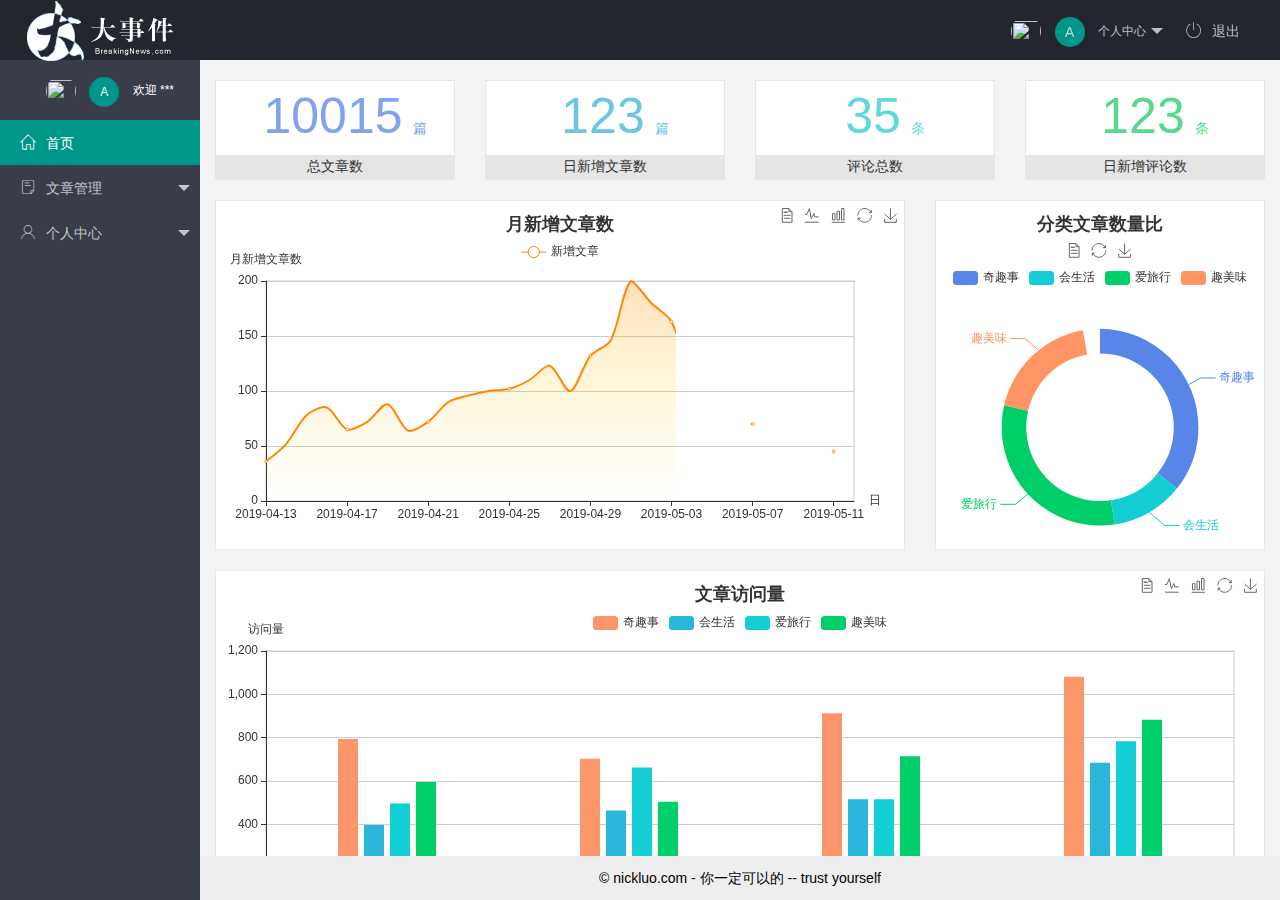
==== commit a37825ab: "完成个人中心" ====
--- a/index.html
+++ b/index.html
@@ -23,9 +23,9 @@
           个人中心
         </a>
         <dl class="layui-nav-child">
-          <dd><a href="">基本资料</a></dd>
-          <dd><a href="">更换头像</a></dd>
-          <dd><a href="">重置密码</a></dd>
+          <dd><a href="/user/user.html" target="fm">基本资料</a></dd>
+          <dd><a href="/user/user_avatar.html" target="fm">更换头像</a></dd>
+          <dd><a href="/user/user_pwd.html" target="fm">重置密码</a></dd>
         </dl>
       </li>
       <li class="layui-nav-item"><a href="javascript:;" id="logout">
@@ -55,9 +55,9 @@
         <li class="layui-nav-item">
           <a href="javascript:;"><span class="iconfont icon-user"></span>个人中心</a>
           <dl class="layui-nav-child">
-            <dd><a href="javascript:;"><i class="layui-icon layui-icon-face-smile"></i>   基本资料</a></dd>
-            <dd><a href="javascript:;"><i class="layui-icon layui-icon-face-smile"></i>   更换头像</a></dd>
-            <dd><a href="javascript:;"><i class="layui-icon layui-icon-face-smile"></i>   重置密码</a></dd>
+            <dd><a href="/user/user.html" target="fm"><i class="layui-icon layui-icon-face-smile"></i>   基本资料</a></dd>
+            <dd><a href="/user/user_avatar.html" target="fm"><i class="layui-icon layui-icon-face-smile"></i>   更换头像</a></dd>
+            <dd><a href="/user/user_pwd.html" target="fm"><i class="layui-icon layui-icon-face-smile"></i>   重置密码</a></dd>
           </dl>
         </li>
        
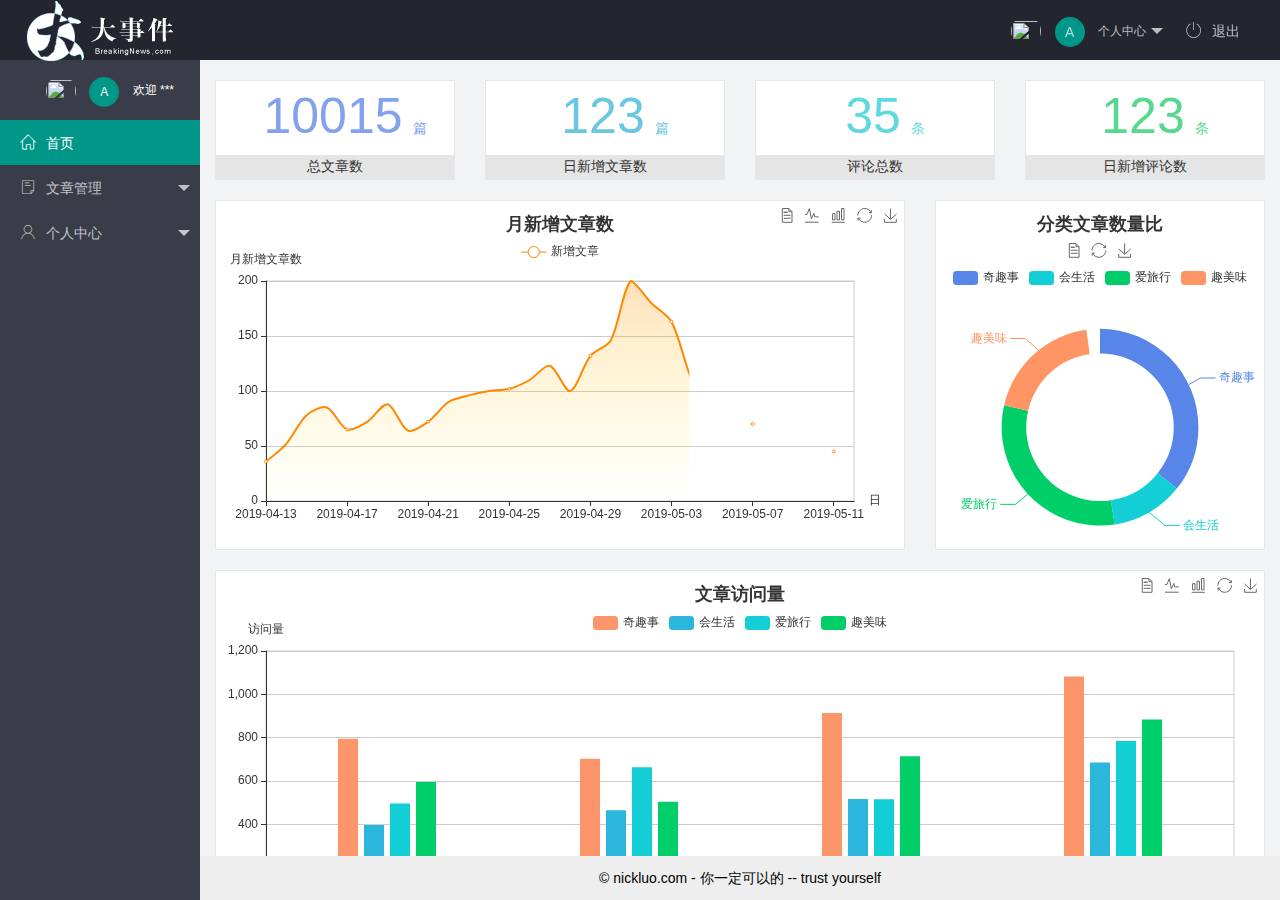
==== commit 61665889: "完成文章部分的开发" ====
--- a/index.html
+++ b/index.html
@@ -47,9 +47,9 @@
         <li class="layui-nav-item">
           <a class="" href="javascript:;"><span class="iconfont icon-16"></span>文章管理</a>
           <dl class="layui-nav-child">
-            <dd><a href="javascript:;"><i class="layui-icon layui-icon-face-smile"></i>   文章类别</a></dd>
-            <dd><a href="javascript:;"><i class="layui-icon layui-icon-face-smile"></i>   文章列表</a></dd>
-            <dd><a href="javascript:;"><i class="layui-icon layui-icon-face-smile"></i>   发布文章</a></dd>
+            <dd><a href="/article/article.html" target="fm"><i class="layui-icon layui-icon-face-smile"></i>   文章类别</a></dd>
+            <dd><a href="/article/article_list.html" target="fm"><i class="layui-icon layui-icon-face-smile"></i>   文章列表</a></dd>
+            <dd><a href="/article/article_pub.html" target="fm"><i class="layui-icon layui-icon-face-smile"></i>   发布文章</a></dd>
           </dl>
         </li>
         <li class="layui-nav-item">
